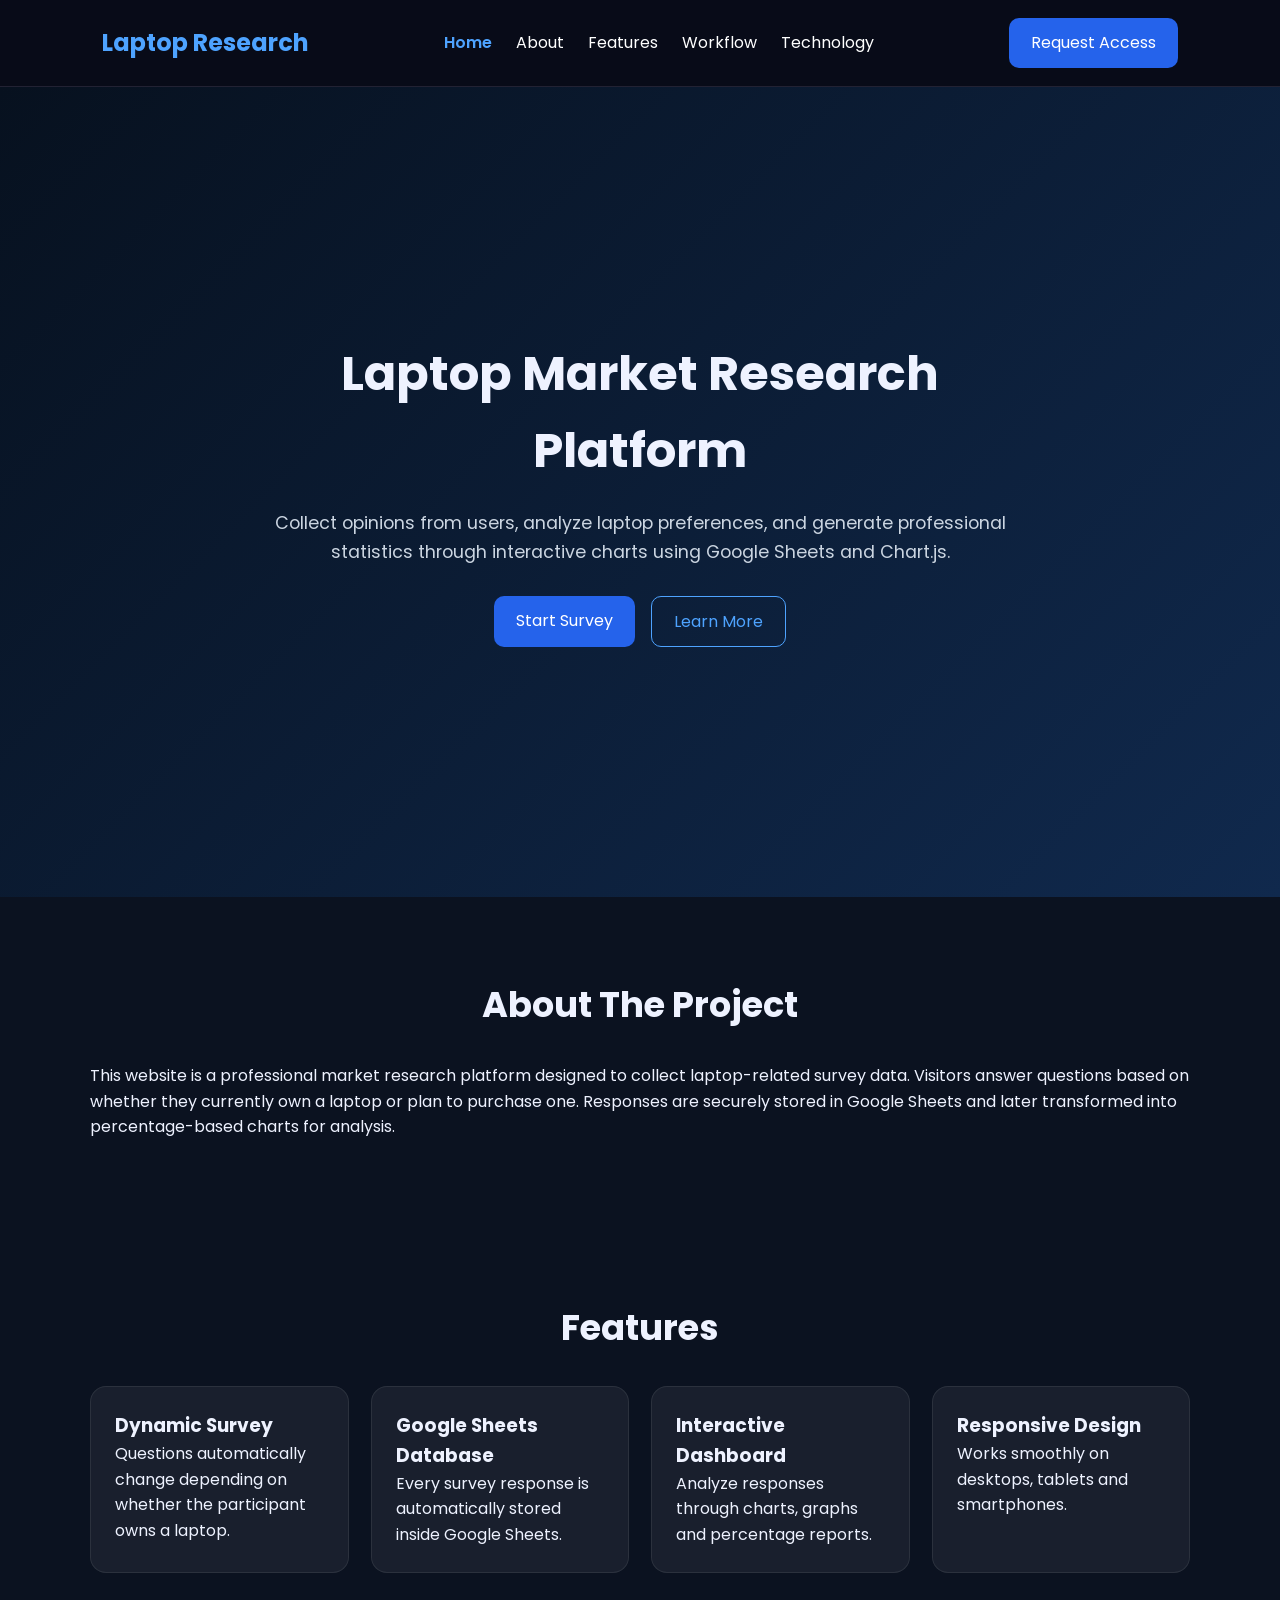
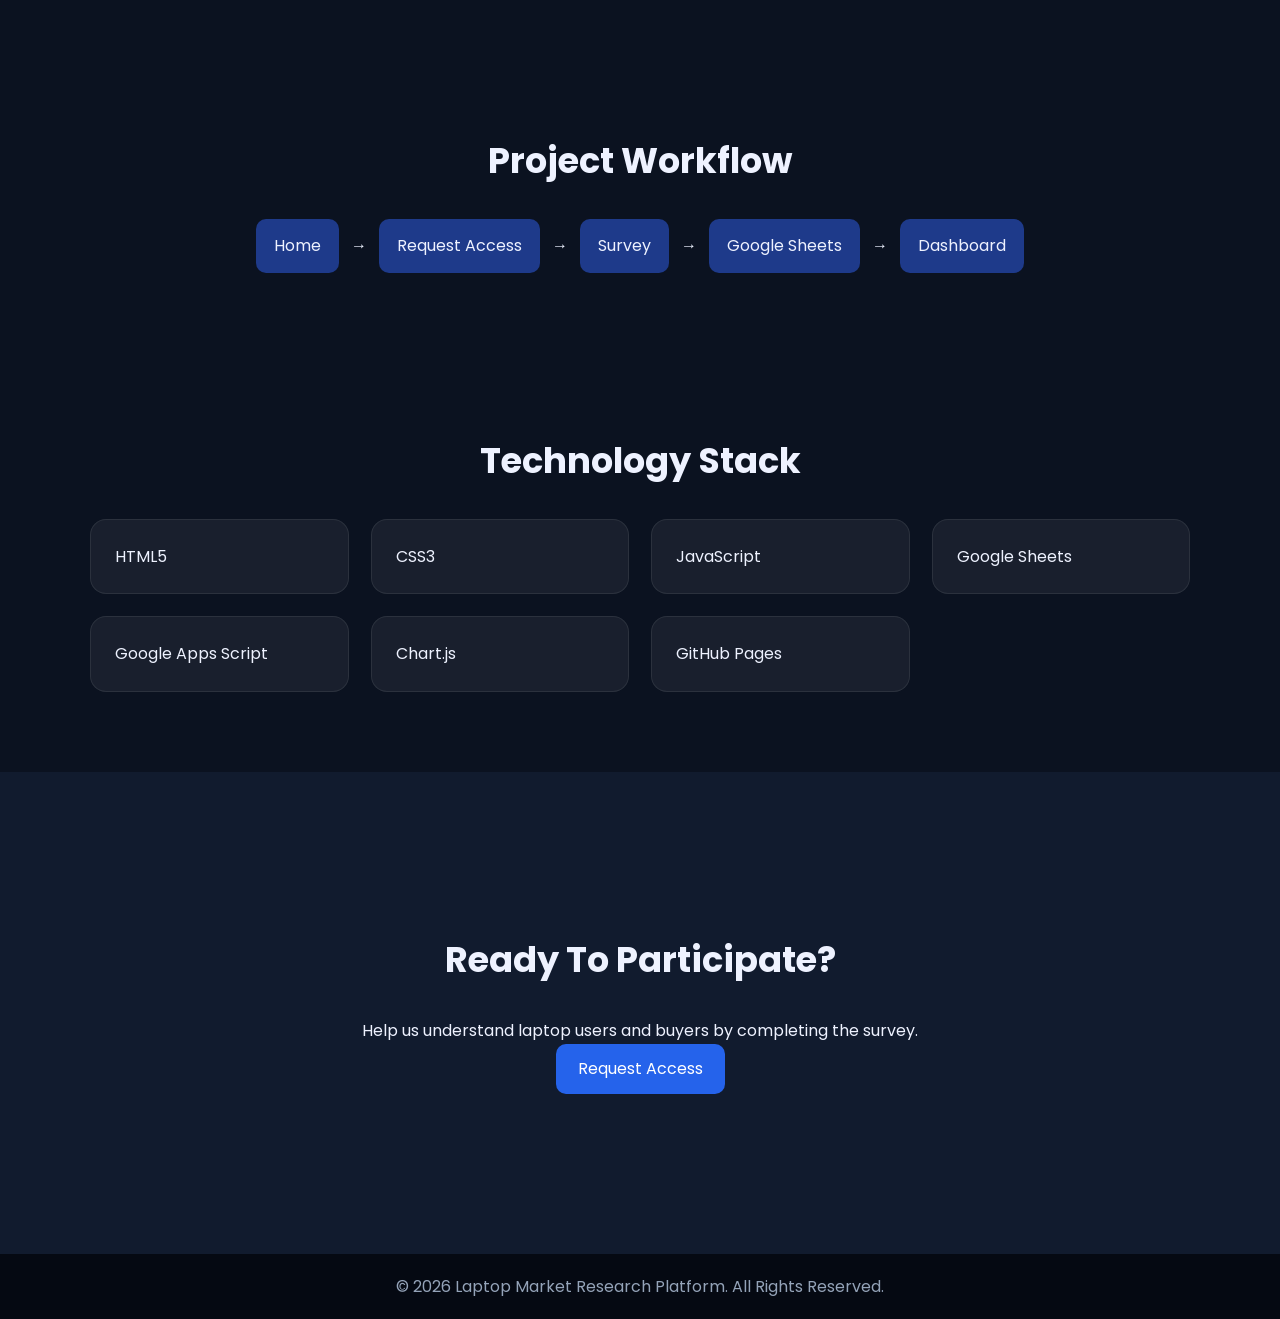
==== index.html @ 13cb9525 "1st commit" ====
<!DOCTYPE html>
<html lang="en">

<head>

    <meta charset="UTF-8">

    <meta name="viewport" content="width=device-width, initial-scale=1.0">

    <title>Laptop Market Research</title>

    <link rel="stylesheet" href="css/style.css">

    <link rel="preconnect" href="https://fonts.googleapis.com">

    <link rel="preconnect" href="https://fonts.gstatic.com" crossorigin>

    <link href="https://fonts.googleapis.com/css2?family=Poppins:wght@300;400;500;600;700;800&display=swap" rel="stylesheet">

</head>

<body>

    <!-- Navigation -->

    <nav>

        <div class="logo">

            Laptop Research

        </div>

        <ul>

            <li><a href="#home">Home</a></li>

            <li><a href="#about">About</a></li>

            <li><a href="#features">Features</a></li>

            <li><a href="#workflow">Workflow</a></li>

            <li><a href="#technology">Technology</a></li>

        </ul>

        <a href="request.html" class="btn">

            Request Access

        </a>

    </nav>

    <!-- Hero -->

    <section id="home" class="hero">

        <div class="hero-content">

            <h1>

                Laptop Market Research Platform

            </h1>

            <p>

                Collect opinions from users, analyze laptop preferences,
                and generate professional statistics through interactive
                charts using Google Sheets and Chart.js.

            </p>

            <div class="buttons">

                <a href="request.html" class="primary">

                    Start Survey

                </a>

                <a href="#about" class="secondary">

                    Learn More

                </a>

            </div>

        </div>

    </section>

    <!-- About -->

    <section id="about">

        <div class="container">

            <h2>

                About The Project

            </h2>

            <p>

                This website is a professional market research platform
                designed to collect laptop-related survey data. Visitors
                answer questions based on whether they currently own a
                laptop or plan to purchase one. Responses are securely
                stored in Google Sheets and later transformed into
                percentage-based charts for analysis.

            </p>

        </div>

    </section>

    <!-- Features -->

    <section id="features">

        <div class="container">

            <h2>

                Features

            </h2>

            <div class="cards">

                <div class="card">

                    <h3>

                        Dynamic Survey

                    </h3>

                    <p>

                        Questions automatically change depending on
                        whether the participant owns a laptop.

                    </p>

                </div>

                <div class="card">

                    <h3>

                        Google Sheets Database

                    </h3>

                    <p>

                        Every survey response is automatically stored
                        inside Google Sheets.

                    </p>

                </div>

                <div class="card">

                    <h3>

                        Interactive Dashboard

                    </h3>

                    <p>

                        Analyze responses through charts,
                        graphs and percentage reports.

                    </p>

                </div>

                <div class="card">

                    <h3>

                        Responsive Design

                    </h3>

                    <p>

                        Works smoothly on desktops,
                        tablets and smartphones.

                    </p>

                </div>

            </div>

        </div>

    </section>

    <!-- Workflow -->

    <section id="workflow">

        <div class="container">

            <h2>

                Project Workflow

            </h2>

            <div class="flow">

                <div>

                    Home

                </div>

                <span>→</span>

                <div>

                    Request Access

                </div>

                <span>→</span>

                <div>

                    Survey

                </div>

                <span>→</span>

                <div>

                    Google Sheets

                </div>

                <span>→</span>

                <div>

                    Dashboard

                </div>

            </div>

        </div>

    </section>

    <!-- Technology -->

    <section id="technology">

        <div class="container">

            <h2>

                Technology Stack

            </h2>

            <div class="cards">

                <div class="card">

                    HTML5

                </div>

                <div class="card">

                    CSS3

                </div>

                <div class="card">

                    JavaScript

                </div>

                <div class="card">

                    Google Sheets

                </div>

                <div class="card">

                    Google Apps Script

                </div>

                <div class="card">

                    Chart.js

                </div>

                <div class="card">

                    GitHub Pages

                </div>

            </div>

        </div>

    </section>

    <!-- Call To Action -->

    <section class="cta">

        <div class="container">

            <h2>

                Ready To Participate?

            </h2>

            <p>

                Help us understand laptop users and buyers by
                completing the survey.

            </p>

            <a href="request.html" class="primary">

                Request Access

            </a>

        </div>

    </section>

    <!-- Footer -->

    <footer>

        <p>

            © 2026 Laptop Market Research Platform.
            All Rights Reserved.

        </p>

    </footer>

    <script src="js/main.js"></script>

</body>

</html>
---- css/style.css ----
*{margin:0;padding:0;box-sizing:border-box}
body{font-family:Poppins,sans-serif;background:#0b1220;color:#eef2ff;line-height:1.6}
html{scroll-behavior:smooth}
nav{position:sticky;top:0;display:flex;justify-content:space-between;align-items:center;padding:18px 8%;background:rgba(8,12,24,.9);backdrop-filter:blur(8px);border-bottom:1px solid #223}
.logo{font-size:1.5rem;font-weight:700;color:#4ea3ff}
nav ul{display:flex;list-style:none;gap:24px}
nav a{text-decoration:none;color:#fff}
.btn,.primary,.secondary{padding:12px 22px;border-radius:10px;text-decoration:none;display:inline-block;transition:.3s}
.btn,.primary{background:#2563eb;color:#fff}
.secondary{border:1px solid #4ea3ff;color:#4ea3ff}
.btn:hover,.primary:hover{background:#1d4ed8;transform:translateY(-2px)}
.secondary:hover{background:#4ea3ff;color:#08111f}
.hero{min-height:90vh;display:flex;align-items:center;justify-content:center;padding:60px 8%;background:linear-gradient(135deg,#07111f,#10294d)}
.hero-content{max-width:800px;text-align:center}
.hero h1{font-size:3rem;margin-bottom:20px}
.hero p{font-size:1.1rem;color:#cbd5e1;margin-bottom:30px}
.buttons{display:flex;justify-content:center;gap:16px;flex-wrap:wrap}
.container{width:min(1100px,92%);margin:auto;padding:80px 0}
h2{text-align:center;margin-bottom:30px;font-size:2.2rem}
.cards{display:grid;grid-template-columns:repeat(auto-fit,minmax(220px,1fr));gap:22px}
.card{background:rgba(255,255,255,.06);padding:24px;border-radius:16px;border:1px solid rgba(255,255,255,.08);transition:.3s}
.card:hover{transform:translateY(-8px)}
.flow{display:flex;gap:12px;flex-wrap:wrap;justify-content:center;align-items:center}
.flow div{background:#1e3a8a;padding:14px 18px;border-radius:10px}
.cta{text-align:center;padding:80px 20px;background:#111b2e}
footer{text-align:center;padding:20px;background:#050912;color:#94a3b8}
@media(max-width:768px){
nav{flex-direction:column;gap:14px}
nav ul{flex-wrap:wrap;justify-content:center}
.hero h1{font-size:2.2rem}
}
/* Scroll Animation */

.hidden
{
    opacity: 0;
    transform: translateY(50px);
    transition: all 0.8s ease;
}

.show
{
    opacity: 1;
    transform: translateY(0);
}

/* Active Navigation Link */

nav ul li a.active
{
    color: #4ea3ff;
    font-weight: 600;
}
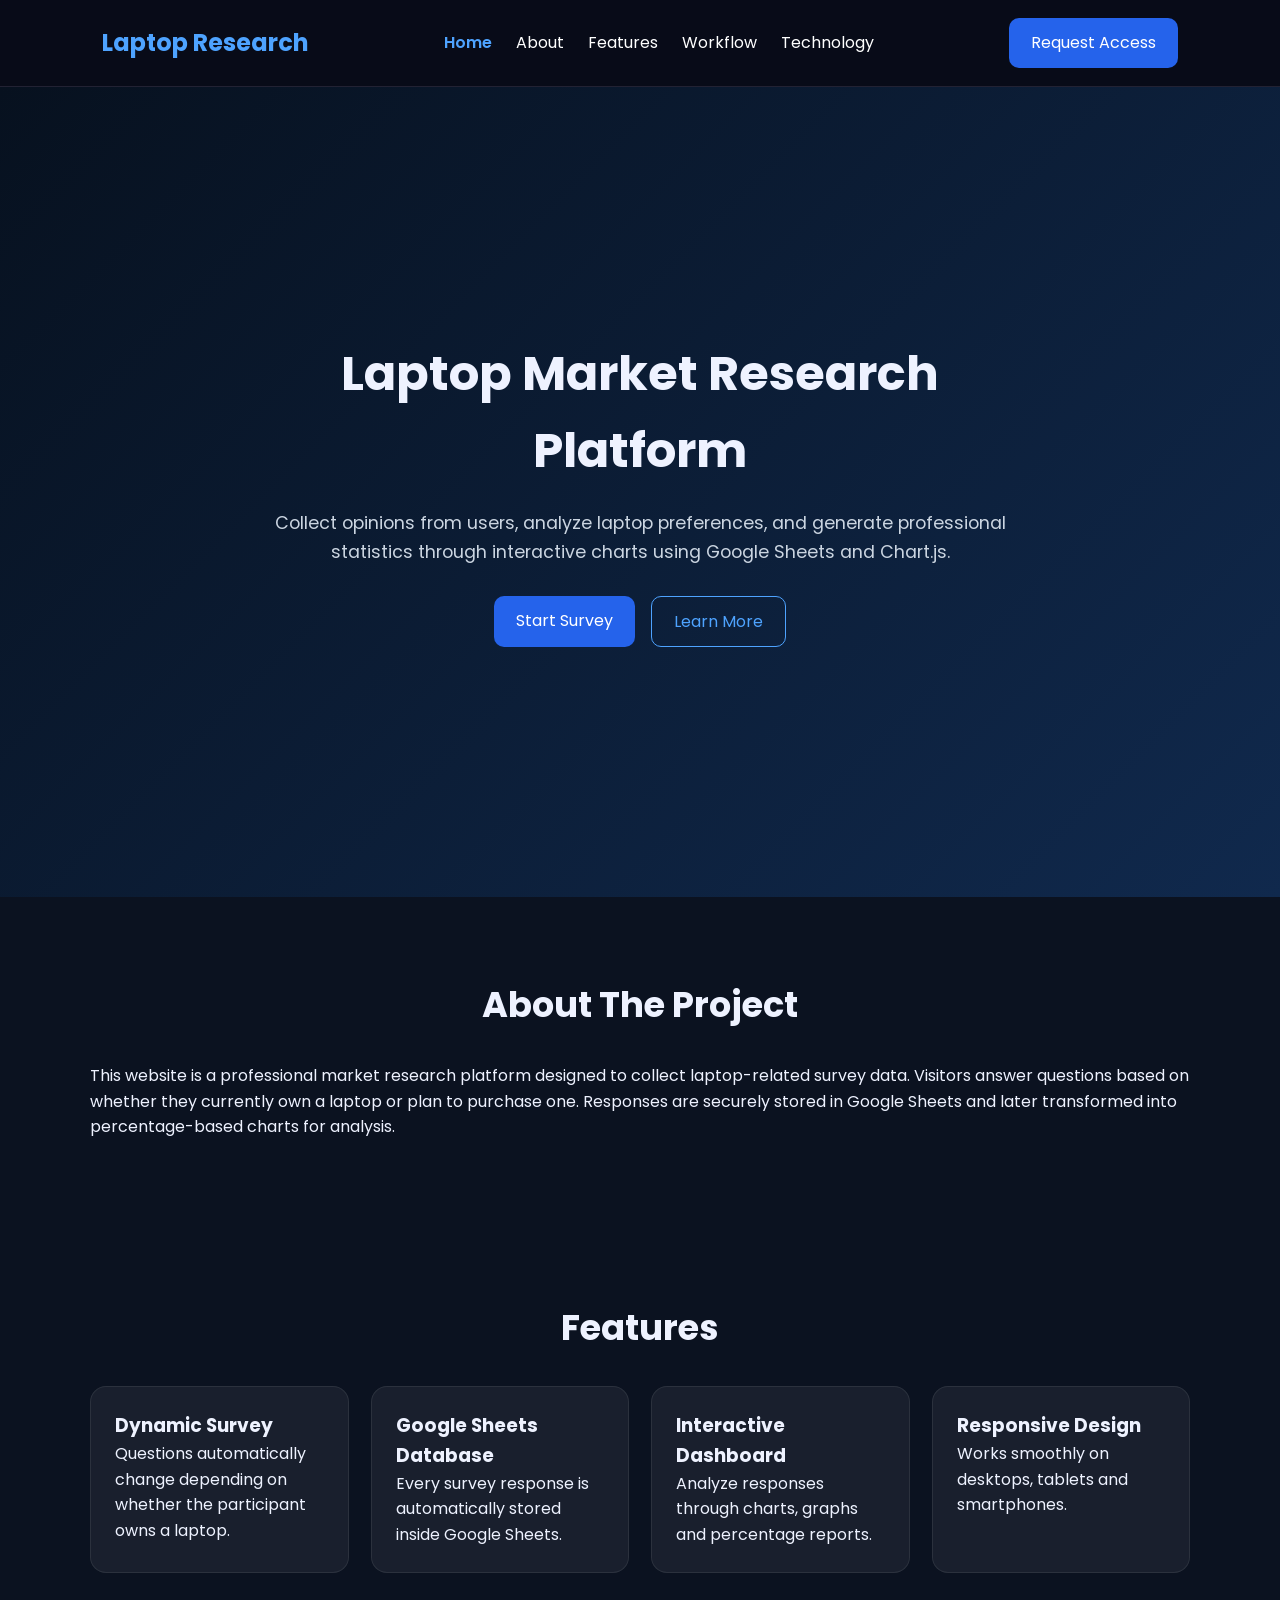
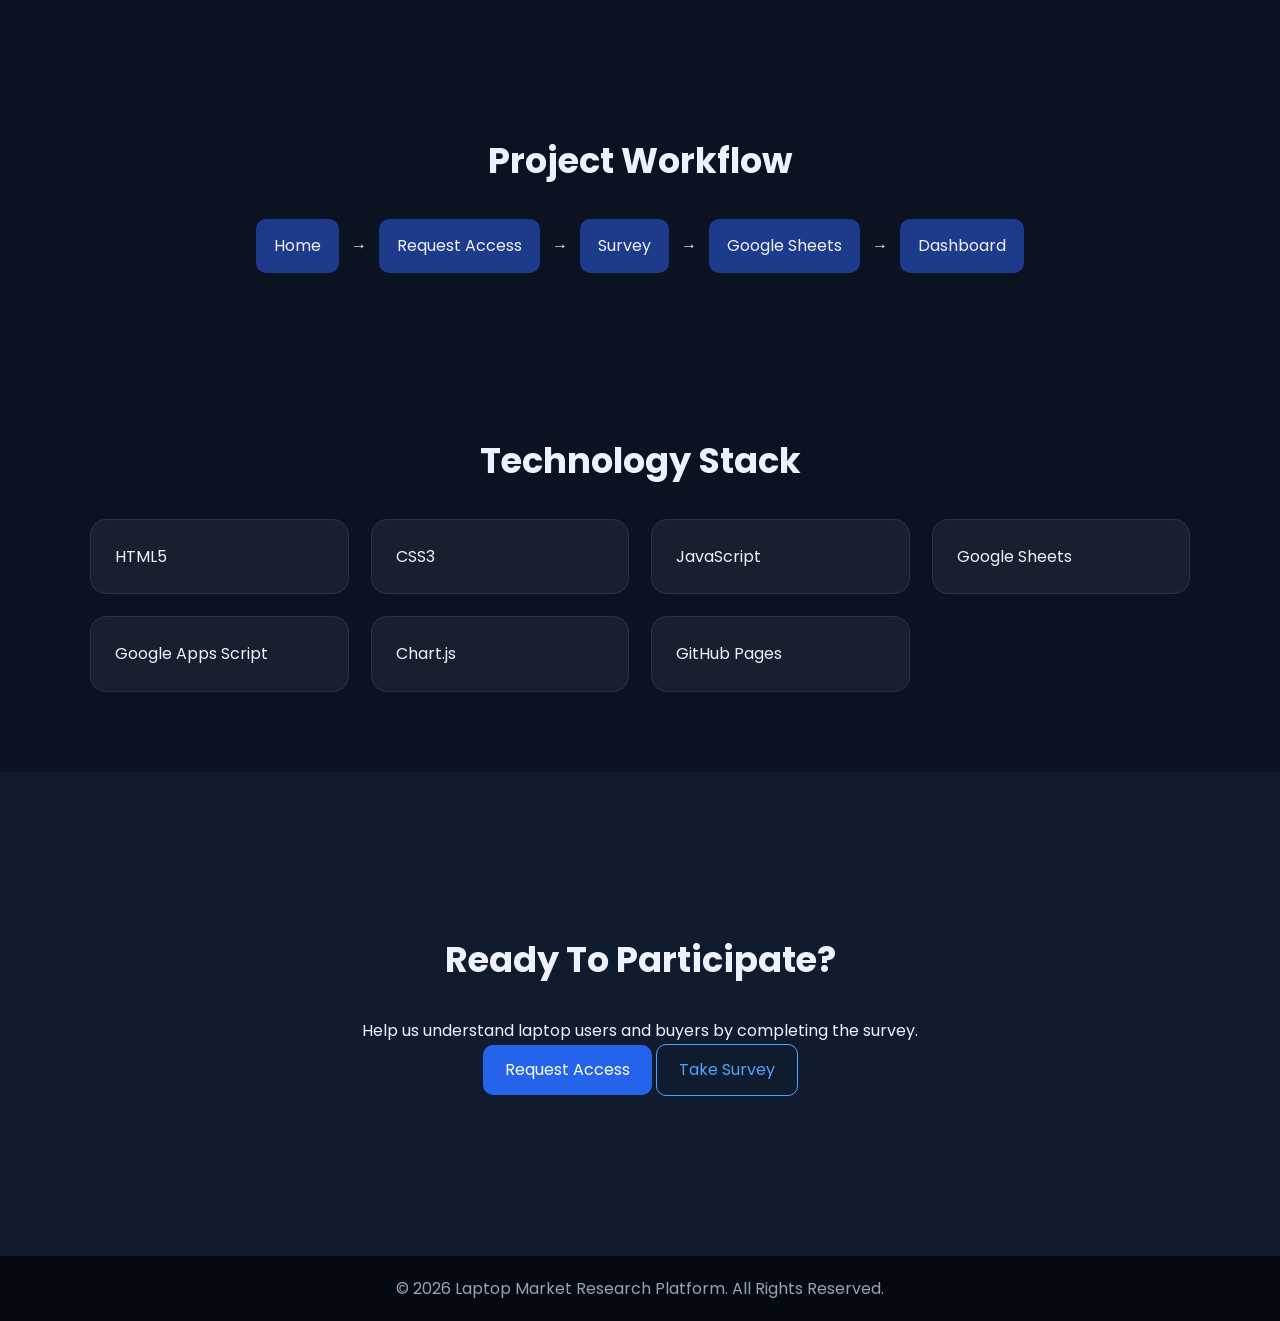
==== commit 69dae031: "Fix critical bugs: survey navigation, dynamic branching, and navigation links - Fix survey.js: Add m" ====
--- a/index.html
+++ b/index.html
@@ -353,6 +353,12 @@
 
             </a>
 
+            <a href="survey.html" class="secondary">
+
+                Take Survey
+
+            </a>
+
         </div>
 
     </section>
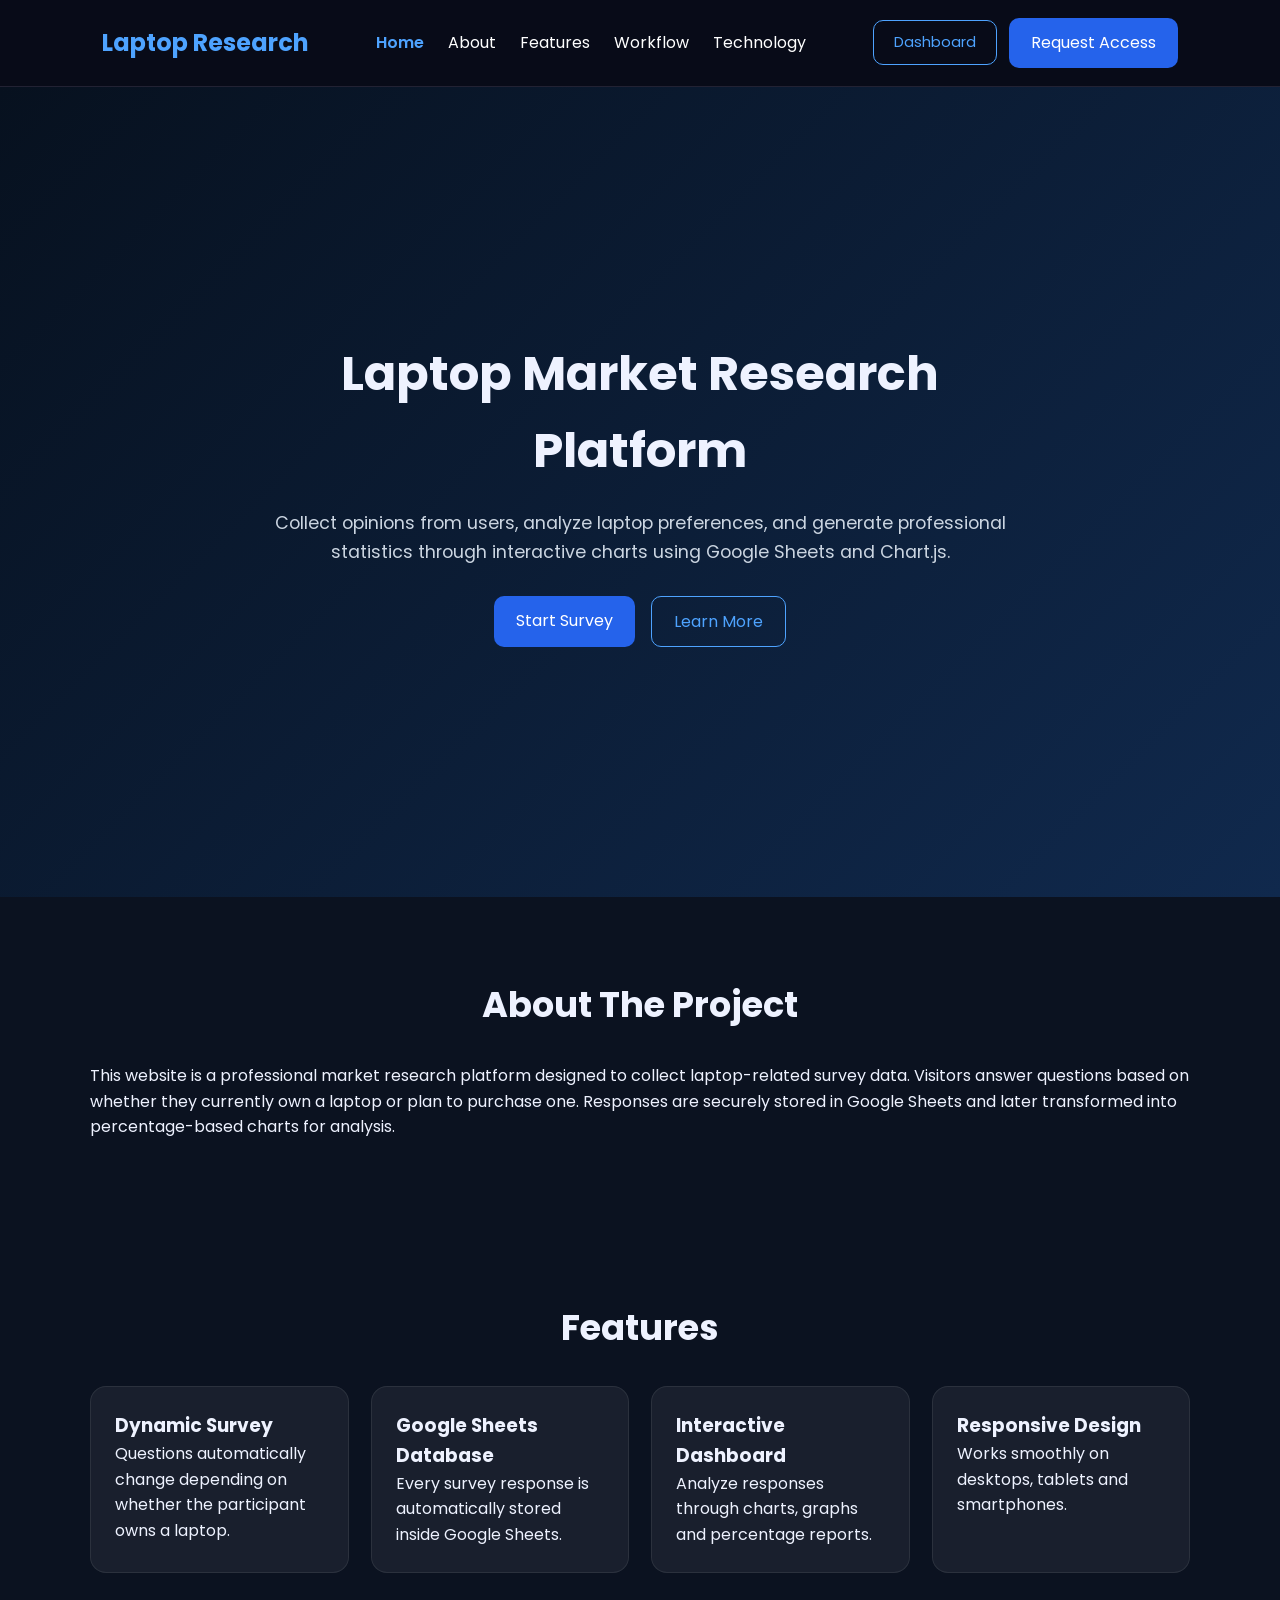
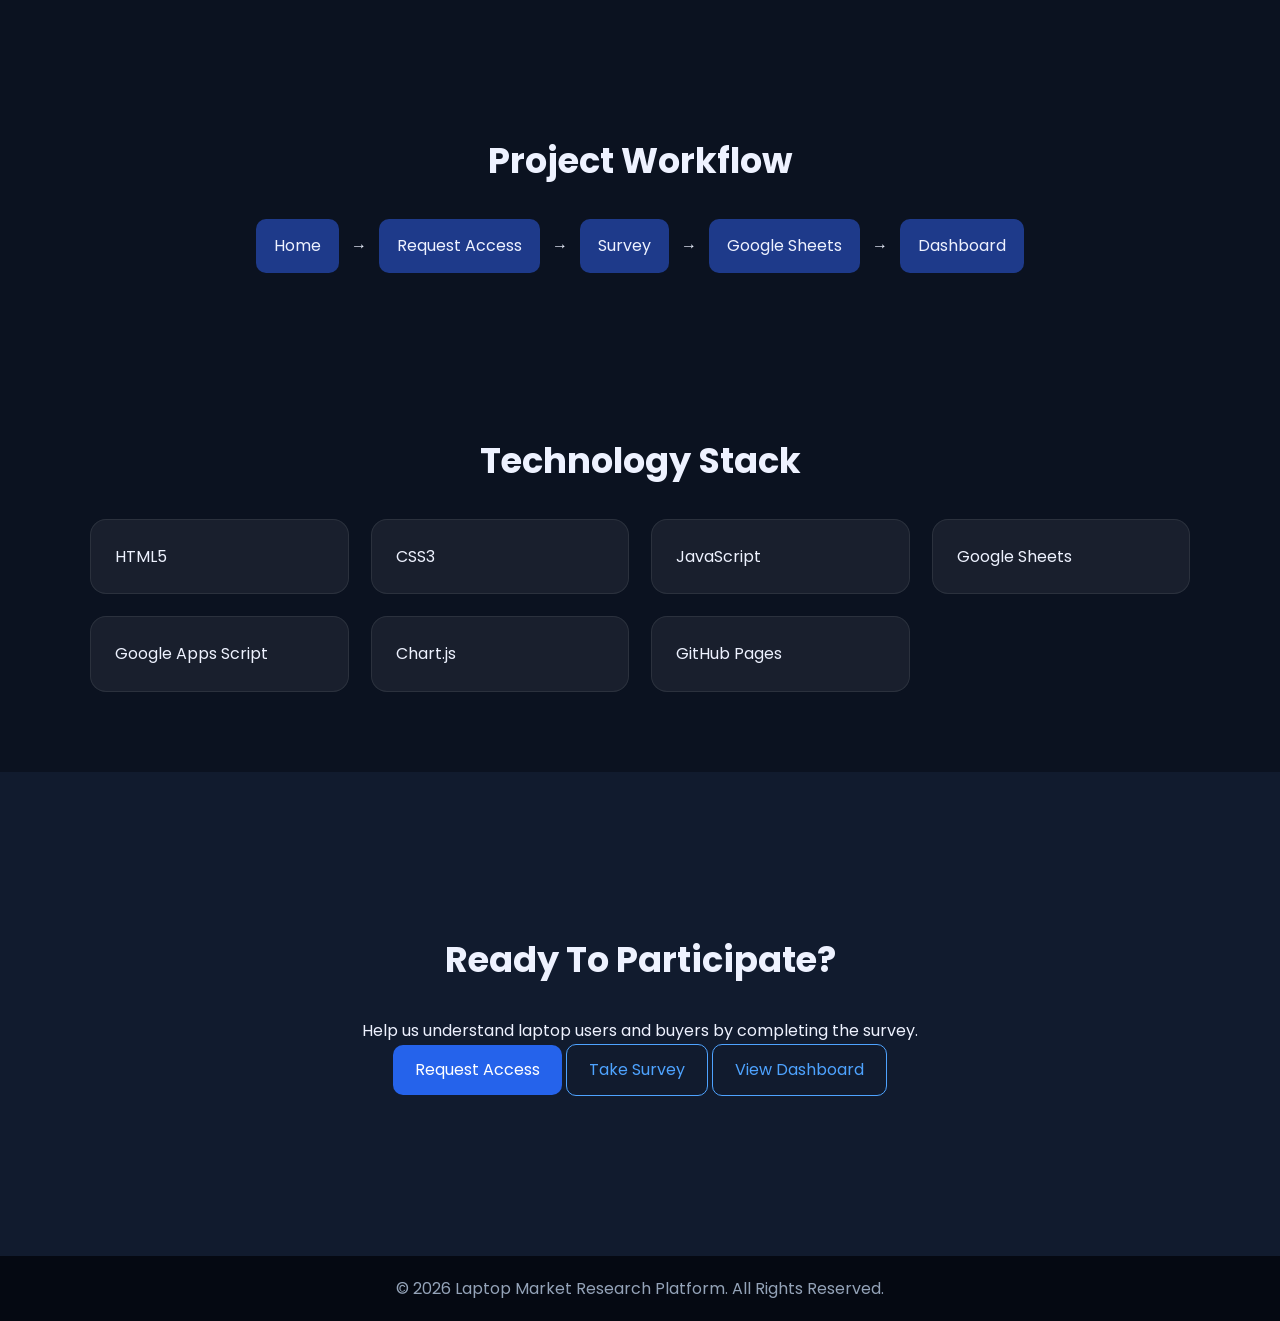
==== commit 13cb1cdb: "Fix survey branching bug + add Chart.js dashboard + Google Sheets integration - Fix critical bug: fi" ====
--- a/index.html
+++ b/index.html
@@ -45,11 +45,10 @@
 
         </ul>
 
-        <a href="request.html" class="btn">
-
-            Request Access
-
-        </a>
+        <div class="nav-actions">
+            <a href="dashboard.html" class="btn-secondary">Dashboard</a>
+            <a href="request.html" class="btn">Request Access</a>
+        </div>
 
     </nav>
 
@@ -359,6 +358,12 @@
 
             </a>
 
+            <a href="dashboard.html" class="secondary">
+
+                View Dashboard
+
+            </a>
+
         </div>
 
     </section>
--- a/css/style.css
+++ b/css/style.css
@@ -11,6 +11,9 @@
 .secondary{border:1px solid #4ea3ff;color:#4ea3ff}
 .btn:hover,.primary:hover{background:#1d4ed8;transform:translateY(-2px)}
 .secondary:hover{background:#4ea3ff;color:#08111f}
+.btn-secondary{padding:10px 20px;border-radius:10px;text-decoration:none;display:inline-block;transition:.3s;border:1px solid #4ea3ff;color:#4ea3ff;font-size:.9rem}
+.btn-secondary:hover{background:#4ea3ff;color:#08111f}
+.nav-actions{display:flex;gap:12px;align-items:center}
 .hero{min-height:90vh;display:flex;align-items:center;justify-content:center;padding:60px 8%;background:linear-gradient(135deg,#07111f,#10294d)}
 .hero-content{max-width:800px;text-align:center}
 .hero h1{font-size:3rem;margin-bottom:20px}
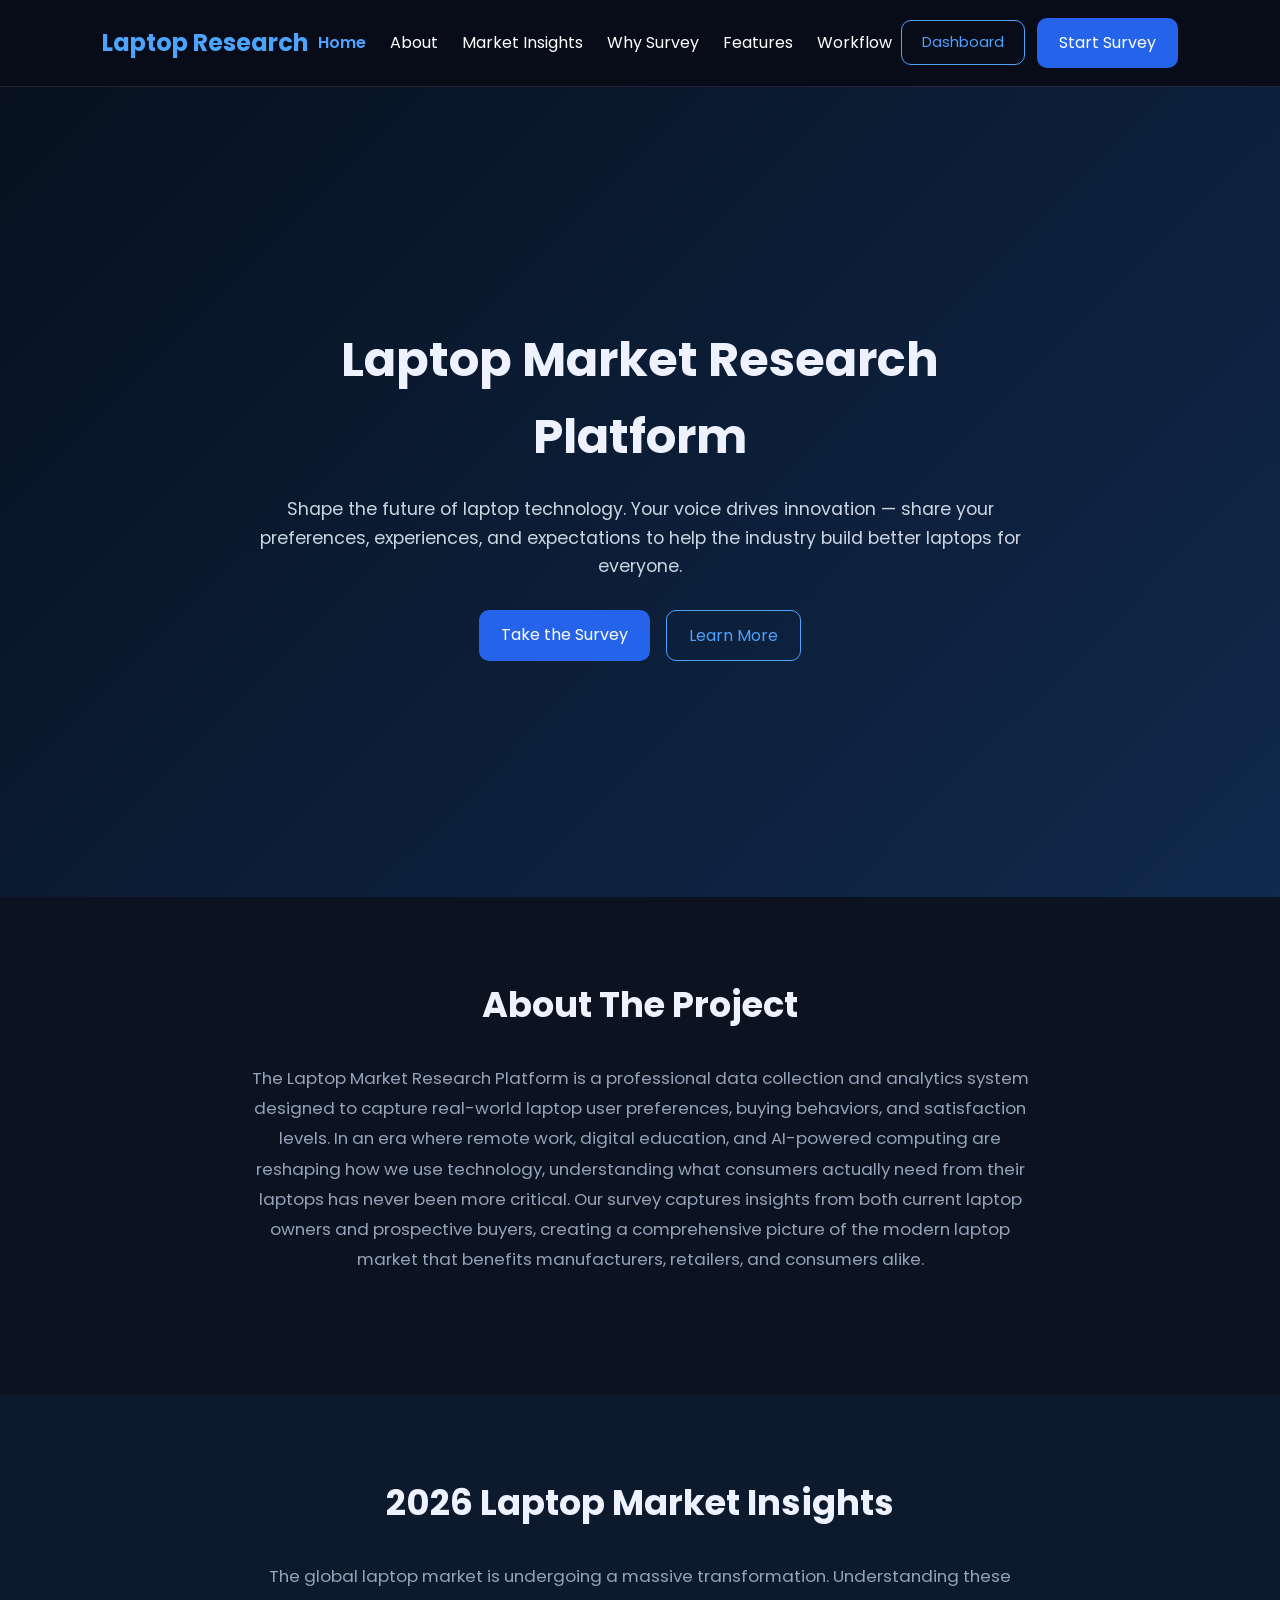
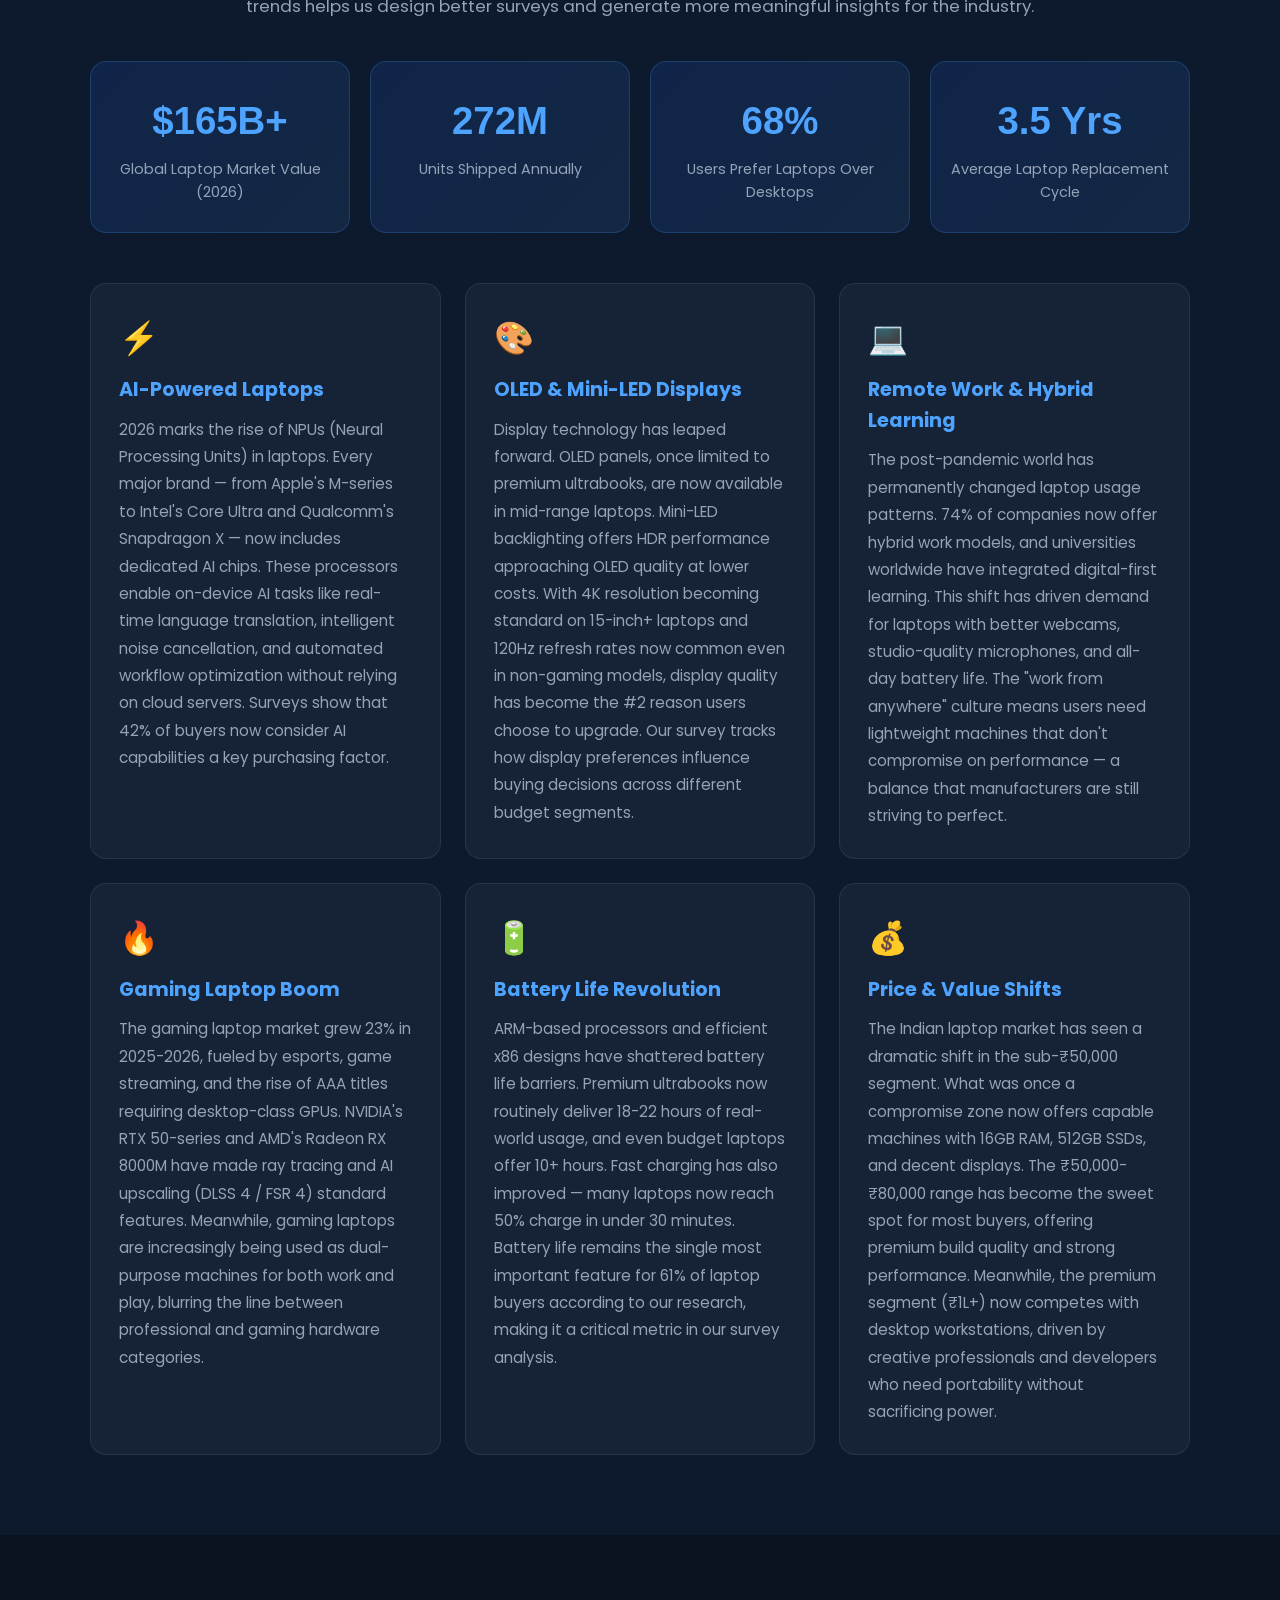
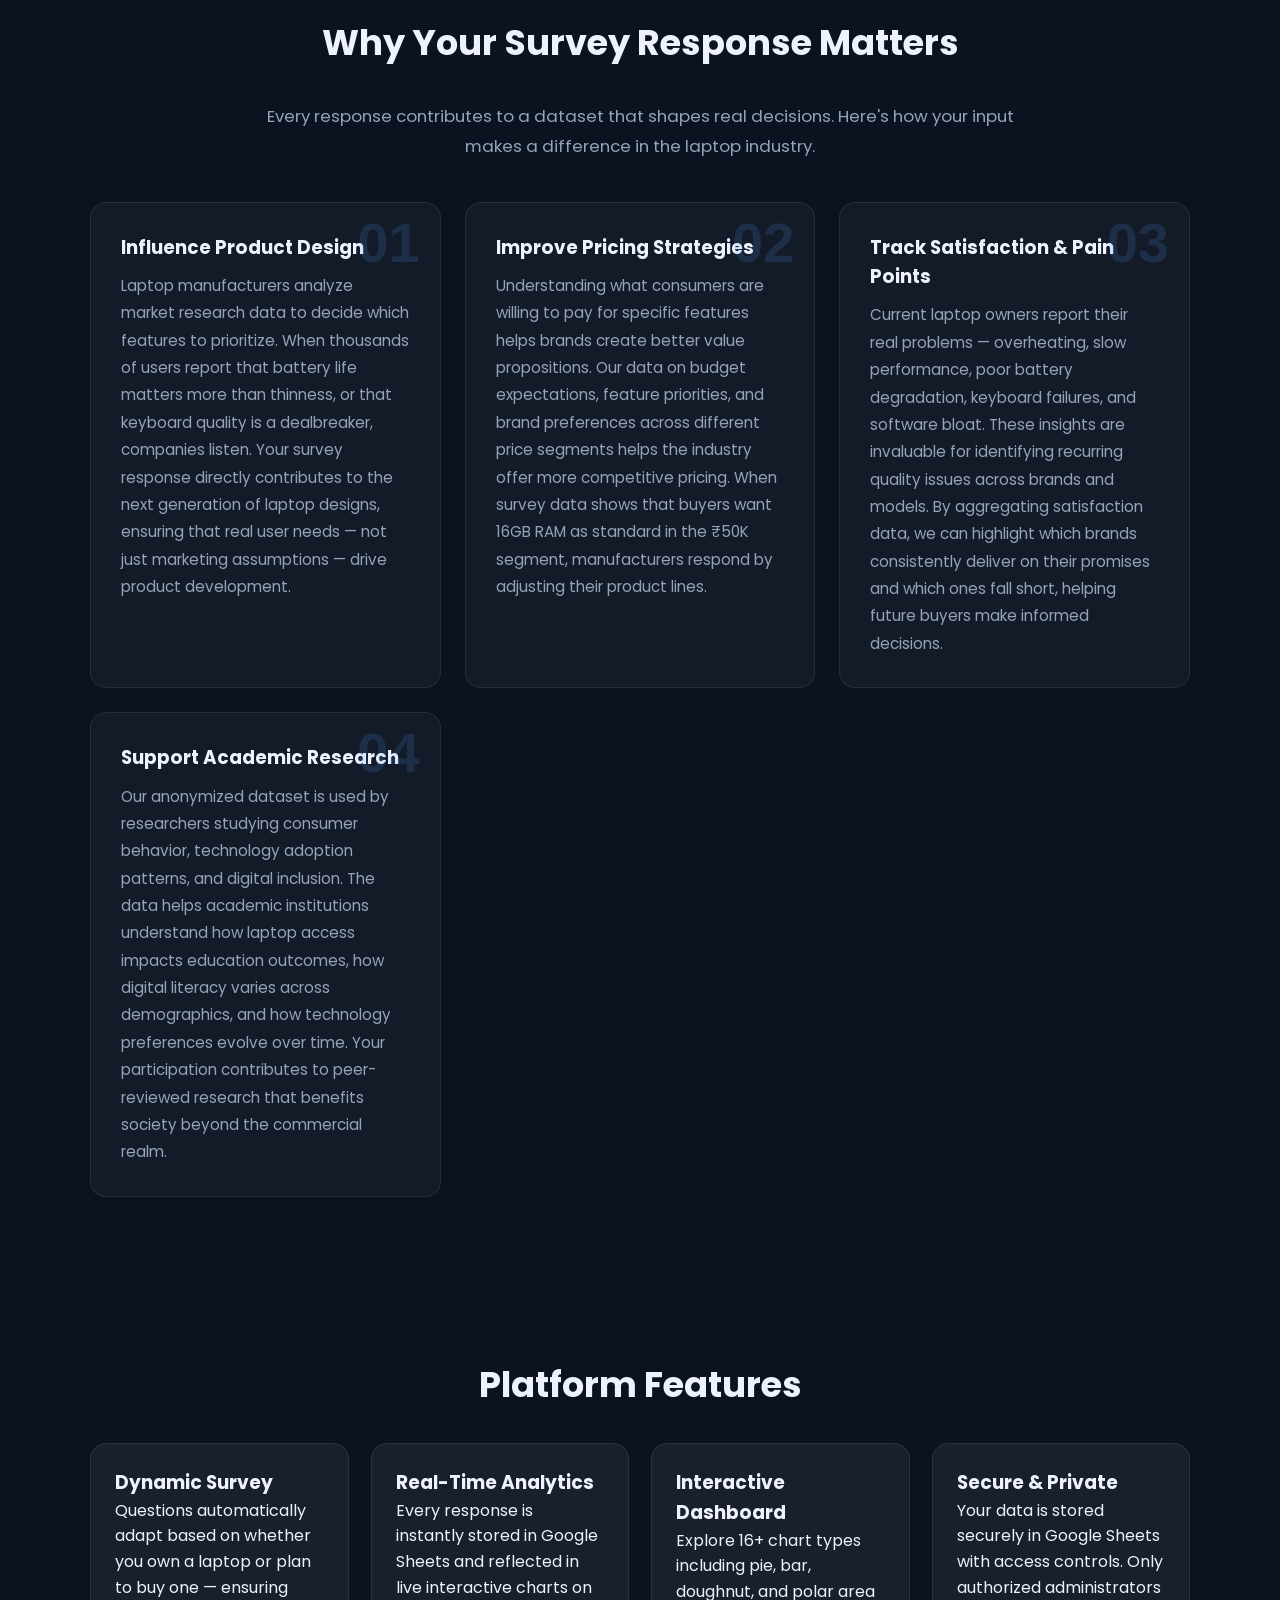
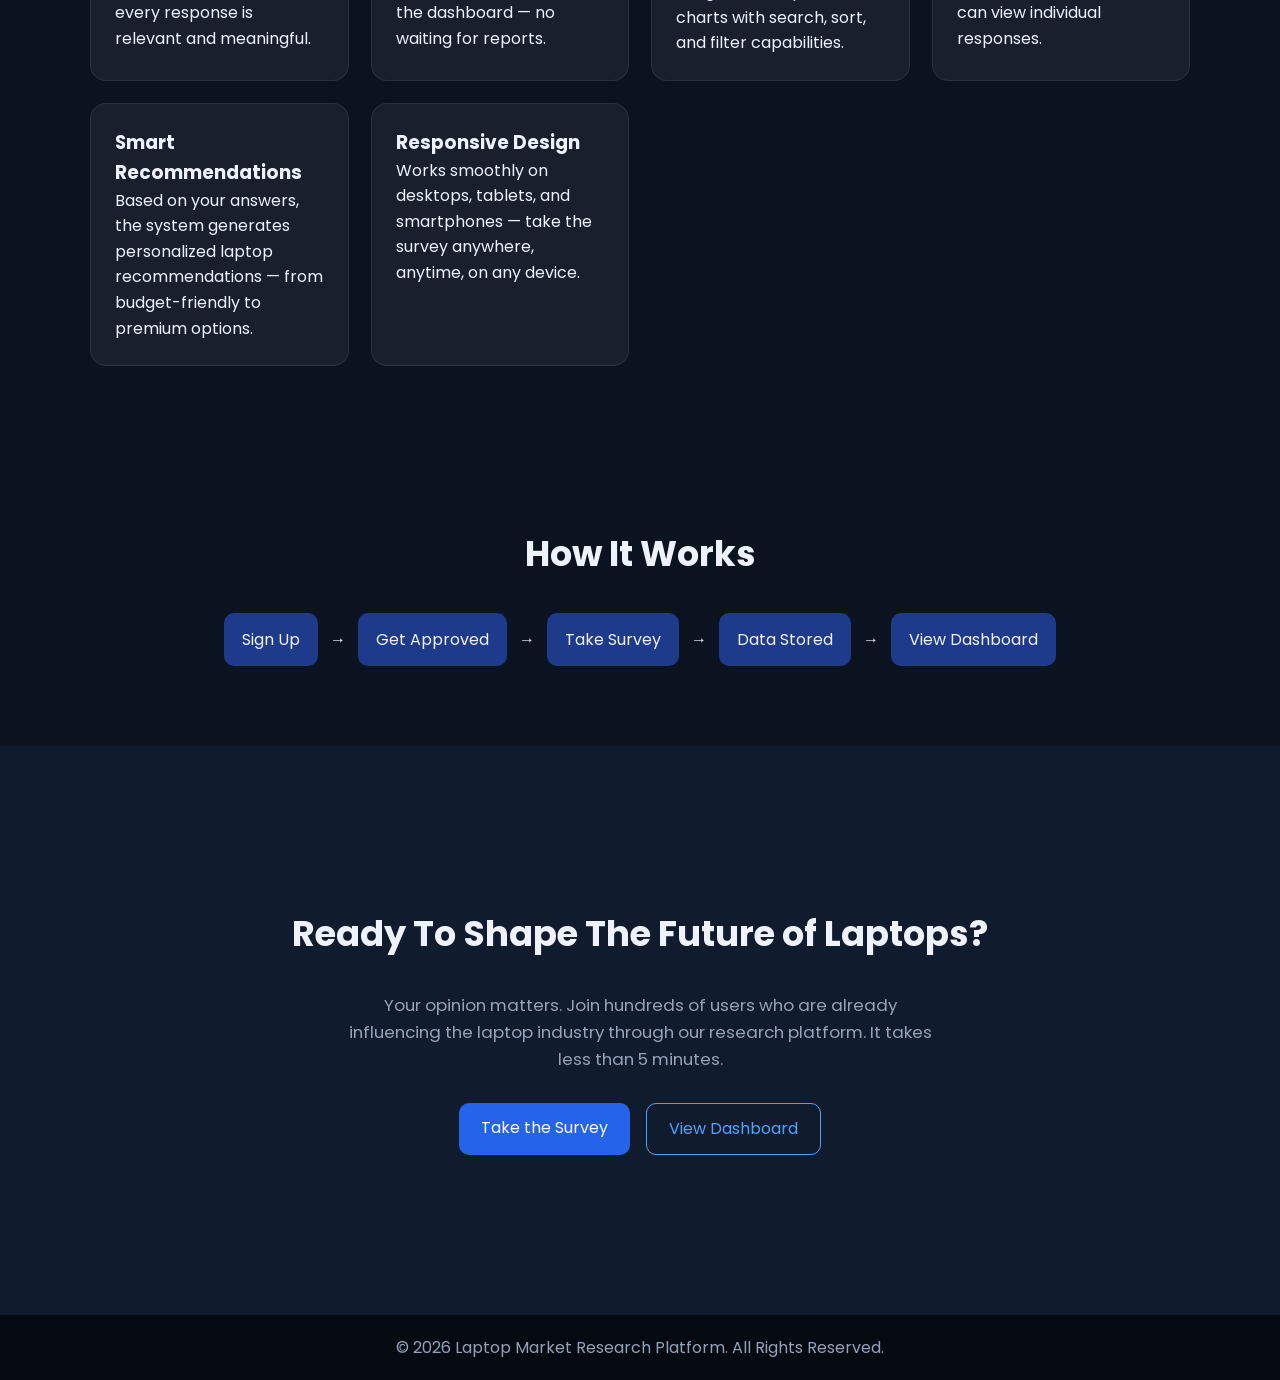
==== commit 84011d38: "Add laptop market insights, trends, and why-survey-matters sections" ====
--- a/index.html
+++ b/index.html
@@ -2,387 +2,213 @@
 <html lang="en">
 
 <head>
-
     <meta charset="UTF-8">
-
     <meta name="viewport" content="width=device-width, initial-scale=1.0">
-
     <title>Laptop Market Research</title>
-
     <link rel="stylesheet" href="css/style.css">
-
     <link rel="preconnect" href="https://fonts.googleapis.com">
-
     <link rel="preconnect" href="https://fonts.gstatic.com" crossorigin>
-
     <link href="https://fonts.googleapis.com/css2?family=Poppins:wght@300;400;500;600;700;800&display=swap" rel="stylesheet">
-
 </head>
 
 <body>
 
     <!-- Navigation -->
-
     <nav>
-
-        <div class="logo">
-
-            Laptop Research
-
-        </div>
-
+        <div class="logo">Laptop Research</div>
         <ul>
-
             <li><a href="#home">Home</a></li>
-
             <li><a href="#about">About</a></li>
-
+            <li><a href="#market">Market Insights</a></li>
+            <li><a href="#why-survey">Why Survey</a></li>
             <li><a href="#features">Features</a></li>
-
             <li><a href="#workflow">Workflow</a></li>
-
-            <li><a href="#technology">Technology</a></li>
-
         </ul>
-
         <div class="nav-actions">
             <a href="dashboard.html" class="btn-secondary">Dashboard</a>
-            <a href="request.html" class="btn">Request Access</a>
-        </div>
-
+            <a href="survey.html" class="btn">Start Survey</a>
+        </div>
     </nav>
 
     <!-- Hero -->
-
     <section id="home" class="hero">
-
         <div class="hero-content">
-
-            <h1>
-
-                Laptop Market Research Platform
-
-            </h1>
-
-            <p>
-
-                Collect opinions from users, analyze laptop preferences,
-                and generate professional statistics through interactive
-                charts using Google Sheets and Chart.js.
-
-            </p>
-
+            <h1>Laptop Market Research Platform</h1>
+            <p>Shape the future of laptop technology. Your voice drives innovation — share your preferences, experiences, and expectations to help the industry build better laptops for everyone.</p>
             <div class="buttons">
-
-                <a href="request.html" class="primary">
-
-                    Start Survey
-
-                </a>
-
-                <a href="#about" class="secondary">
-
-                    Learn More
-
-                </a>
-
-            </div>
-
-        </div>
-
+                <a href="survey.html" class="primary">Take the Survey</a>
+                <a href="#about" class="secondary">Learn More</a>
+            </div>
+        </div>
     </section>
 
     <!-- About -->
-
     <section id="about">
-
-        <div class="container">
-
-            <h2>
-
-                About The Project
-
-            </h2>
-
-            <p>
-
-                This website is a professional market research platform
-                designed to collect laptop-related survey data. Visitors
-                answer questions based on whether they currently own a
-                laptop or plan to purchase one. Responses are securely
-                stored in Google Sheets and later transformed into
-                percentage-based charts for analysis.
-
-            </p>
-
-        </div>
-
+        <div class="container">
+            <h2>About The Project</h2>
+            <p class="section-desc">The Laptop Market Research Platform is a professional data collection and analytics system designed to capture real-world laptop user preferences, buying behaviors, and satisfaction levels. In an era where remote work, digital education, and AI-powered computing are reshaping how we use technology, understanding what consumers actually need from their laptops has never been more critical. Our survey captures insights from both current laptop owners and prospective buyers, creating a comprehensive picture of the modern laptop market that benefits manufacturers, retailers, and consumers alike.</p>
+        </div>
+    </section>
+
+    <!-- Market Insights -->
+    <section id="market" class="market-section">
+        <div class="container">
+            <h2>2026 Laptop Market Insights</h2>
+            <p class="section-desc">The global laptop market is undergoing a massive transformation. Understanding these trends helps us design better surveys and generate more meaningful insights for the industry.</p>
+            <div class="stats-row">
+                <div class="stat-card">
+                    <div class="stat-number">$165B+</div>
+                    <div class="stat-label">Global Laptop Market Value (2026)</div>
+                </div>
+                <div class="stat-card">
+                    <div class="stat-number">272M</div>
+                    <div class="stat-label">Units Shipped Annually</div>
+                </div>
+                <div class="stat-card">
+                    <div class="stat-number">68%</div>
+                    <div class="stat-label">Users Prefer Laptops Over Desktops</div>
+                </div>
+                <div class="stat-card">
+                    <div class="stat-number">3.5 Yrs</div>
+                    <div class="stat-label">Average Laptop Replacement Cycle</div>
+                </div>
+            </div>
+
+            <div class="trend-grid">
+                <div class="trend-card">
+                    <div class="trend-icon">&#9889;</div>
+                    <h3>AI-Powered Laptops</h3>
+                    <p>2026 marks the rise of NPUs (Neural Processing Units) in laptops. Every major brand — from Apple's M-series to Intel's Core Ultra and Qualcomm's Snapdragon X — now includes dedicated AI chips. These processors enable on-device AI tasks like real-time language translation, intelligent noise cancellation, and automated workflow optimization without relying on cloud servers. Surveys show that 42% of buyers now consider AI capabilities a key purchasing factor.</p>
+                </div>
+                <div class="trend-card">
+                    <div class="trend-icon">&#127912;</div>
+                    <h3>OLED & Mini-LED Displays</h3>
+                    <p>Display technology has leaped forward. OLED panels, once limited to premium ultrabooks, are now available in mid-range laptops. Mini-LED backlighting offers HDR performance approaching OLED quality at lower costs. With 4K resolution becoming standard on 15-inch+ laptops and 120Hz refresh rates now common even in non-gaming models, display quality has become the #2 reason users choose to upgrade. Our survey tracks how display preferences influence buying decisions across different budget segments.</p>
+                </div>
+                <div class="trend-card">
+                    <div class="trend-icon">&#128187;</div>
+                    <h3>Remote Work & Hybrid Learning</h3>
+                    <p>The post-pandemic world has permanently changed laptop usage patterns. 74% of companies now offer hybrid work models, and universities worldwide have integrated digital-first learning. This shift has driven demand for laptops with better webcams, studio-quality microphones, and all-day battery life. The "work from anywhere" culture means users need lightweight machines that don't compromise on performance — a balance that manufacturers are still striving to perfect.</p>
+                </div>
+                <div class="trend-card">
+                    <div class="trend-icon">&#128293;</div>
+                    <h3>Gaming Laptop Boom</h3>
+                    <p>The gaming laptop market grew 23% in 2025-2026, fueled by esports, game streaming, and the rise of AAA titles requiring desktop-class GPUs. NVIDIA's RTX 50-series and AMD's Radeon RX 8000M have made ray tracing and AI upscaling (DLSS 4 / FSR 4) standard features. Meanwhile, gaming laptops are increasingly being used as dual-purpose machines for both work and play, blurring the line between professional and gaming hardware categories.</p>
+                </div>
+                <div class="trend-card">
+                    <div class="trend-icon">&#128267;</div>
+                    <h3>Battery Life Revolution</h3>
+                    <p>ARM-based processors and efficient x86 designs have shattered battery life barriers. Premium ultrabooks now routinely deliver 18-22 hours of real-world usage, and even budget laptops offer 10+ hours. Fast charging has also improved — many laptops now reach 50% charge in under 30 minutes. Battery life remains the single most important feature for 61% of laptop buyers according to our research, making it a critical metric in our survey analysis.</p>
+                </div>
+                <div class="trend-card">
+                    <div class="trend-icon">&#128176;</div>
+                    <h3>Price & Value Shifts</h3>
+                    <p>The Indian laptop market has seen a dramatic shift in the sub-₹50,000 segment. What was once a compromise zone now offers capable machines with 16GB RAM, 512GB SSDs, and decent displays. The ₹50,000-₹80,000 range has become the sweet spot for most buyers, offering premium build quality and strong performance. Meanwhile, the premium segment (₹1L+) now competes with desktop workstations, driven by creative professionals and developers who need portability without sacrificing power.</p>
+                </div>
+            </div>
+        </div>
+    </section>
+
+    <!-- Why Survey Matters -->
+    <section id="why-survey" class="why-section">
+        <div class="container">
+            <h2>Why Your Survey Response Matters</h2>
+            <p class="section-desc">Every response contributes to a dataset that shapes real decisions. Here's how your input makes a difference in the laptop industry.</p>
+            <div class="why-grid">
+                <div class="why-card">
+                    <div class="why-number">01</div>
+                    <h3>Influence Product Design</h3>
+                    <p>Laptop manufacturers analyze market research data to decide which features to prioritize. When thousands of users report that battery life matters more than thinness, or that keyboard quality is a dealbreaker, companies listen. Your survey response directly contributes to the next generation of laptop designs, ensuring that real user needs — not just marketing assumptions — drive product development.</p>
+                </div>
+                <div class="why-card">
+                    <div class="why-number">02</div>
+                    <h3>Improve Pricing Strategies</h3>
+                    <p>Understanding what consumers are willing to pay for specific features helps brands create better value propositions. Our data on budget expectations, feature priorities, and brand preferences across different price segments helps the industry offer more competitive pricing. When survey data shows that buyers want 16GB RAM as standard in the ₹50K segment, manufacturers respond by adjusting their product lines.</p>
+                </div>
+                <div class="why-card">
+                    <div class="why-number">03</div>
+                    <h3>Track Satisfaction & Pain Points</h3>
+                    <p>Current laptop owners report their real problems — overheating, slow performance, poor battery degradation, keyboard failures, and software bloat. These insights are invaluable for identifying recurring quality issues across brands and models. By aggregating satisfaction data, we can highlight which brands consistently deliver on their promises and which ones fall short, helping future buyers make informed decisions.</p>
+                </div>
+                <div class="why-card">
+                    <div class="why-number">04</div>
+                    <h3>Support Academic Research</h3>
+                    <p>Our anonymized dataset is used by researchers studying consumer behavior, technology adoption patterns, and digital inclusion. The data helps academic institutions understand how laptop access impacts education outcomes, how digital literacy varies across demographics, and how technology preferences evolve over time. Your participation contributes to peer-reviewed research that benefits society beyond the commercial realm.</p>
+                </div>
+            </div>
+        </div>
     </section>
 
     <!-- Features -->
-
     <section id="features">
-
-        <div class="container">
-
-            <h2>
-
-                Features
-
-            </h2>
-
+        <div class="container">
+            <h2>Platform Features</h2>
             <div class="cards">
-
-                <div class="card">
-
-                    <h3>
-
-                        Dynamic Survey
-
-                    </h3>
-
-                    <p>
-
-                        Questions automatically change depending on
-                        whether the participant owns a laptop.
-
-                    </p>
-
-                </div>
-
-                <div class="card">
-
-                    <h3>
-
-                        Google Sheets Database
-
-                    </h3>
-
-                    <p>
-
-                        Every survey response is automatically stored
-                        inside Google Sheets.
-
-                    </p>
-
-                </div>
-
-                <div class="card">
-
-                    <h3>
-
-                        Interactive Dashboard
-
-                    </h3>
-
-                    <p>
-
-                        Analyze responses through charts,
-                        graphs and percentage reports.
-
-                    </p>
-
-                </div>
-
-                <div class="card">
-
-                    <h3>
-
-                        Responsive Design
-
-                    </h3>
-
-                    <p>
-
-                        Works smoothly on desktops,
-                        tablets and smartphones.
-
-                    </p>
-
-                </div>
-
-            </div>
-
-        </div>
-
+                <div class="card">
+                    <h3>Dynamic Survey</h3>
+                    <p>Questions automatically adapt based on whether you own a laptop or plan to buy one — ensuring every response is relevant and meaningful.</p>
+                </div>
+                <div class="card">
+                    <h3>Real-Time Analytics</h3>
+                    <p>Every response is instantly stored in Google Sheets and reflected in live interactive charts on the dashboard — no waiting for reports.</p>
+                </div>
+                <div class="card">
+                    <h3>Interactive Dashboard</h3>
+                    <p>Explore 16+ chart types including pie, bar, doughnut, and polar area charts with search, sort, and filter capabilities.</p>
+                </div>
+                <div class="card">
+                    <h3>Secure & Private</h3>
+                    <p>Your data is stored securely in Google Sheets with access controls. Only authorized administrators can view individual responses.</p>
+                </div>
+                <div class="card">
+                    <h3>Smart Recommendations</h3>
+                    <p>Based on your answers, the system generates personalized laptop recommendations — from budget-friendly to premium options.</p>
+                </div>
+                <div class="card">
+                    <h3>Responsive Design</h3>
+                    <p>Works smoothly on desktops, tablets, and smartphones — take the survey anywhere, anytime, on any device.</p>
+                </div>
+            </div>
+        </div>
     </section>
 
     <!-- Workflow -->
-
     <section id="workflow">
-
-        <div class="container">
-
-            <h2>
-
-                Project Workflow
-
-            </h2>
-
+        <div class="container">
+            <h2>How It Works</h2>
             <div class="flow">
-
-                <div>
-
-                    Home
-
-                </div>
-
-                <span>→</span>
-
-                <div>
-
-                    Request Access
-
-                </div>
-
-                <span>→</span>
-
-                <div>
-
-                    Survey
-
-                </div>
-
-                <span>→</span>
-
-                <div>
-
-                    Google Sheets
-
-                </div>
-
-                <span>→</span>
-
-                <div>
-
-                    Dashboard
-
-                </div>
-
-            </div>
-
-        </div>
-
-    </section>
-
-    <!-- Technology -->
-
-    <section id="technology">
-
-        <div class="container">
-
-            <h2>
-
-                Technology Stack
-
-            </h2>
-
-            <div class="cards">
-
-                <div class="card">
-
-                    HTML5
-
-                </div>
-
-                <div class="card">
-
-                    CSS3
-
-                </div>
-
-                <div class="card">
-
-                    JavaScript
-
-                </div>
-
-                <div class="card">
-
-                    Google Sheets
-
-                </div>
-
-                <div class="card">
-
-                    Google Apps Script
-
-                </div>
-
-                <div class="card">
-
-                    Chart.js
-
-                </div>
-
-                <div class="card">
-
-                    GitHub Pages
-
-                </div>
-
-            </div>
-
-        </div>
-
+                <div>Sign Up</div>
+                <span>&#8594;</span>
+                <div>Get Approved</div>
+                <span>&#8594;</span>
+                <div>Take Survey</div>
+                <span>&#8594;</span>
+                <div>Data Stored</div>
+                <span>&#8594;</span>
+                <div>View Dashboard</div>
+            </div>
+        </div>
     </section>
 
     <!-- Call To Action -->
-
     <section class="cta">
-
-        <div class="container">
-
-            <h2>
-
-                Ready To Participate?
-
-            </h2>
-
-            <p>
-
-                Help us understand laptop users and buyers by
-                completing the survey.
-
-            </p>
-
-            <a href="request.html" class="primary">
-
-                Request Access
-
-            </a>
-
-            <a href="survey.html" class="secondary">
-
-                Take Survey
-
-            </a>
-
-            <a href="dashboard.html" class="secondary">
-
-                View Dashboard
-
-            </a>
-
-        </div>
-
+        <div class="container">
+            <h2>Ready To Shape The Future of Laptops?</h2>
+            <p>Your opinion matters. Join hundreds of users who are already influencing the laptop industry through our research platform. It takes less than 5 minutes.</p>
+            <div class="buttons">
+                <a href="survey.html" class="primary">Take the Survey</a>
+                <a href="dashboard.html" class="secondary">View Dashboard</a>
+            </div>
+        </div>
     </section>
 
     <!-- Footer -->
-
     <footer>
-
-        <p>
-
-            © 2026 Laptop Market Research Platform.
-            All Rights Reserved.
-
-        </p>
-
+        <p>&copy; 2026 Laptop Market Research Platform. All Rights Reserved.</p>
     </footer>
 
     <script src="js/main.js"></script>
 
 </body>
 
-</html>+</html>
--- a/css/style.css
+++ b/css/style.css
@@ -21,37 +21,51 @@
 .buttons{display:flex;justify-content:center;gap:16px;flex-wrap:wrap}
 .container{width:min(1100px,92%);margin:auto;padding:80px 0}
 h2{text-align:center;margin-bottom:30px;font-size:2.2rem}
+.section-desc{text-align:center;max-width:800px;margin:0 auto 40px;color:#94a3b8;font-size:1.05rem;line-height:1.8}
 .cards{display:grid;grid-template-columns:repeat(auto-fit,minmax(220px,1fr));gap:22px}
 .card{background:rgba(255,255,255,.06);padding:24px;border-radius:16px;border:1px solid rgba(255,255,255,.08);transition:.3s}
 .card:hover{transform:translateY(-8px)}
 .flow{display:flex;gap:12px;flex-wrap:wrap;justify-content:center;align-items:center}
 .flow div{background:#1e3a8a;padding:14px 18px;border-radius:10px}
 .cta{text-align:center;padding:80px 20px;background:#111b2e}
+.cta p{color:#94a3b8;max-width:600px;margin:0 auto 30px;font-size:1.05rem}
 footer{text-align:center;padding:20px;background:#050912;color:#94a3b8}
+
+/* ===== Market Insights Section ===== */
+.market-section{background:#0d1a2e}
+.stats-row{display:grid;grid-template-columns:repeat(auto-fit,minmax(200px,1fr));gap:20px;margin-bottom:50px}
+.stat-card{background:linear-gradient(135deg,rgba(37,99,235,.15),rgba(78,163,255,.1));padding:28px 20px;border-radius:16px;border:1px solid rgba(78,163,255,.2);text-align:center;transition:.3s}
+.stat-card:hover{transform:translateY(-5px);border-color:rgba(78,163,255,.5)}
+.stat-number{font-size:2.4rem;font-weight:800;color:#4ea3ff;margin-bottom:6px}
+.stat-label{font-size:.9rem;color:#94a3b8}
+.trend-grid{display:grid;grid-template-columns:repeat(auto-fit,minmax(320px,1fr));gap:24px}
+.trend-card{background:rgba(255,255,255,.04);padding:28px;border-radius:16px;border:1px solid rgba(255,255,255,.08);transition:.3s}
+.trend-card:hover{transform:translateY(-5px);border-color:rgba(78,163,255,.3);background:rgba(255,255,255,.06)}
+.trend-icon{font-size:2rem;margin-bottom:12px}
+.trend-card h3{font-size:1.2rem;color:#4ea3ff;margin-bottom:10px}
+.trend-card p{color:#94a3b8;font-size:.95rem;line-height:1.8}
+
+/* ===== Why Survey Section ===== */
+.why-section{background:#0b1220}
+.why-grid{display:grid;grid-template-columns:repeat(auto-fit,minmax(280px,1fr));gap:24px}
+.why-card{background:rgba(255,255,255,.04);padding:30px;border-radius:16px;border:1px solid rgba(255,255,255,.08);transition:.3s;position:relative}
+.why-card:hover{transform:translateY(-5px);border-color:rgba(78,163,255,.3)}
+.why-number{font-size:3.5rem;font-weight:800;color:rgba(78,163,255,.15);position:absolute;top:12px;right:20px;line-height:1}
+.why-card h3{font-size:1.15rem;color:#eef2ff;margin-bottom:10px}
+.why-card p{color:#94a3b8;font-size:.95rem;line-height:1.8}
+
 @media(max-width:768px){
 nav{flex-direction:column;gap:14px}
 nav ul{flex-wrap:wrap;justify-content:center}
 .hero h1{font-size:2.2rem}
-}
-/* Scroll Animation */
-
-.hidden
-{
-    opacity: 0;
-    transform: translateY(50px);
-    transition: all 0.8s ease;
+.stat-number{font-size:1.8rem}
+.trend-grid{grid-template-columns:1fr}
+.why-grid{grid-template-columns:1fr}
 }
 
-.show
-{
-    opacity: 1;
-    transform: translateY(0);
-}
+/* Scroll Animation */
+.hidden{opacity:0;transform:translateY(50px);transition:all .8s ease}
+.show{opacity:1;transform:translateY(0)}
 
 /* Active Navigation Link */
-
-nav ul li a.active
-{
-    color: #4ea3ff;
-    font-weight: 600;
-}
+nav ul li a.active{color:#4ea3ff;font-weight:600}
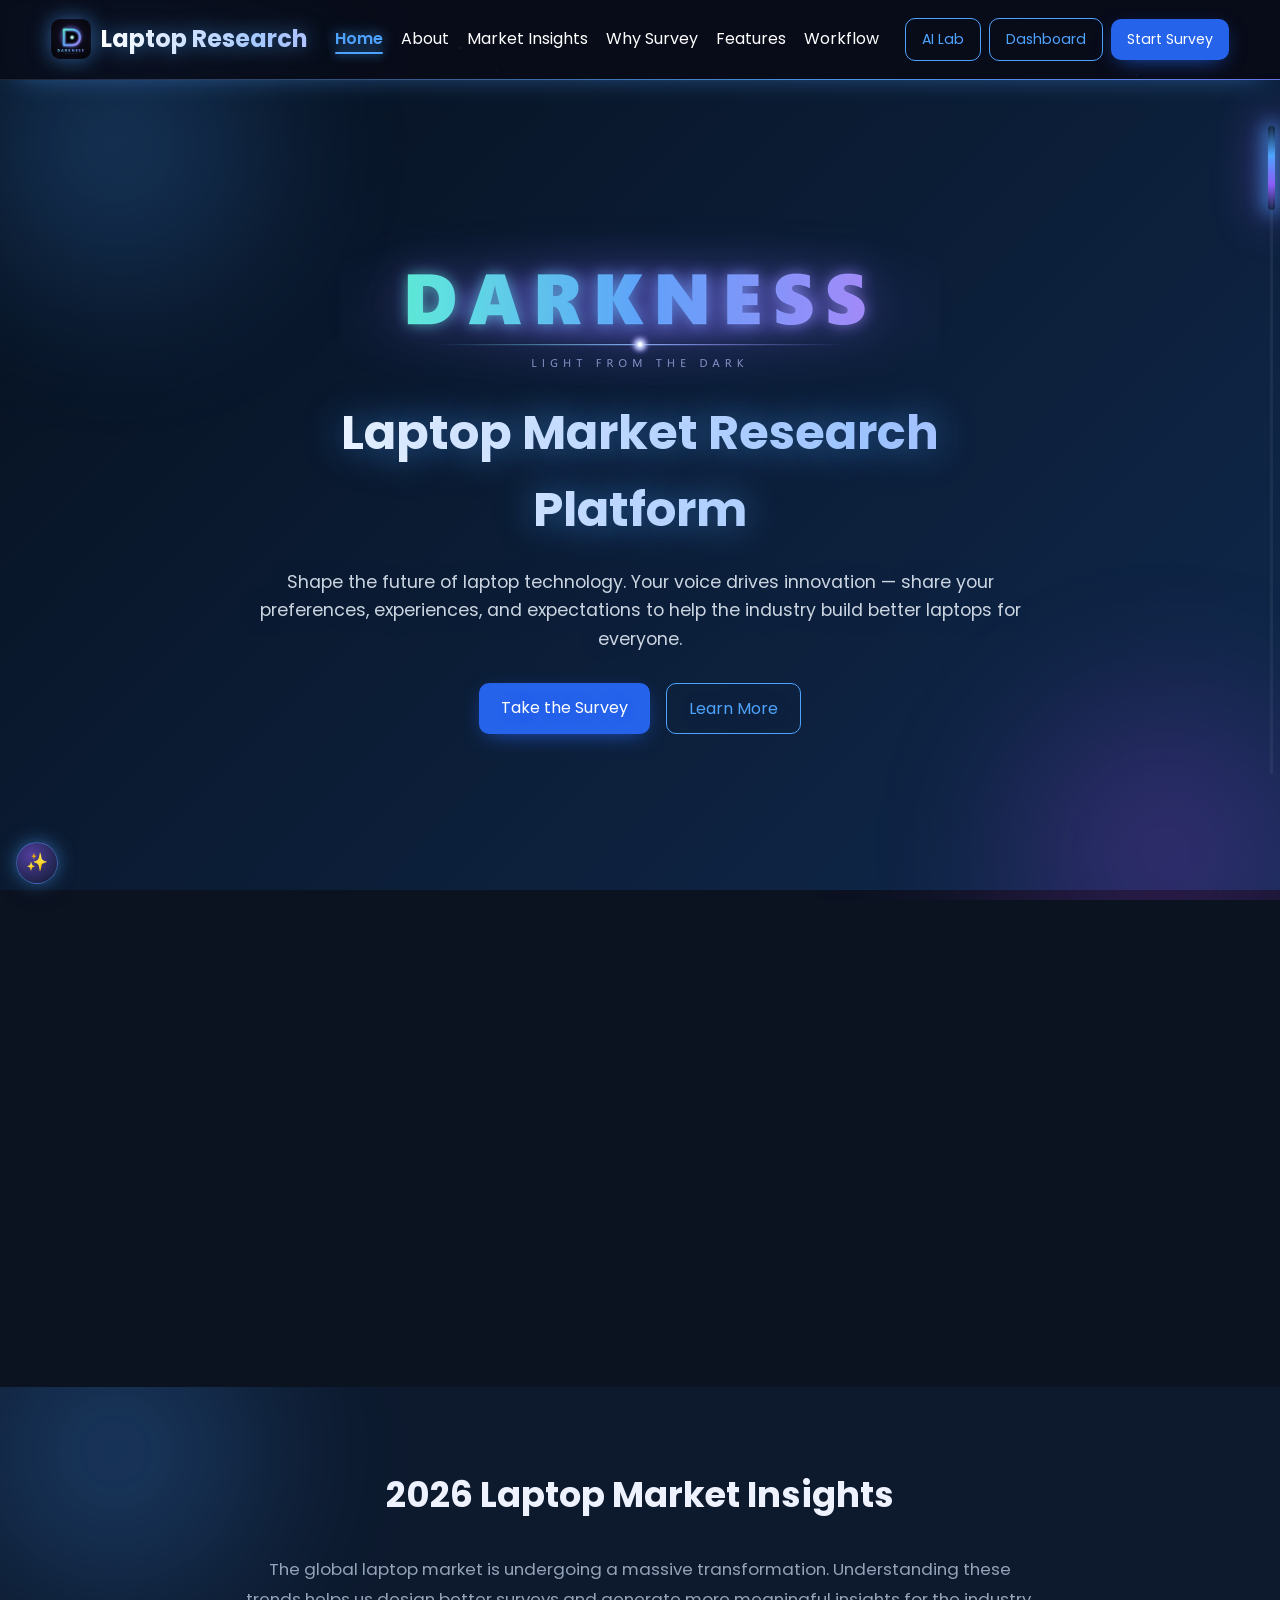
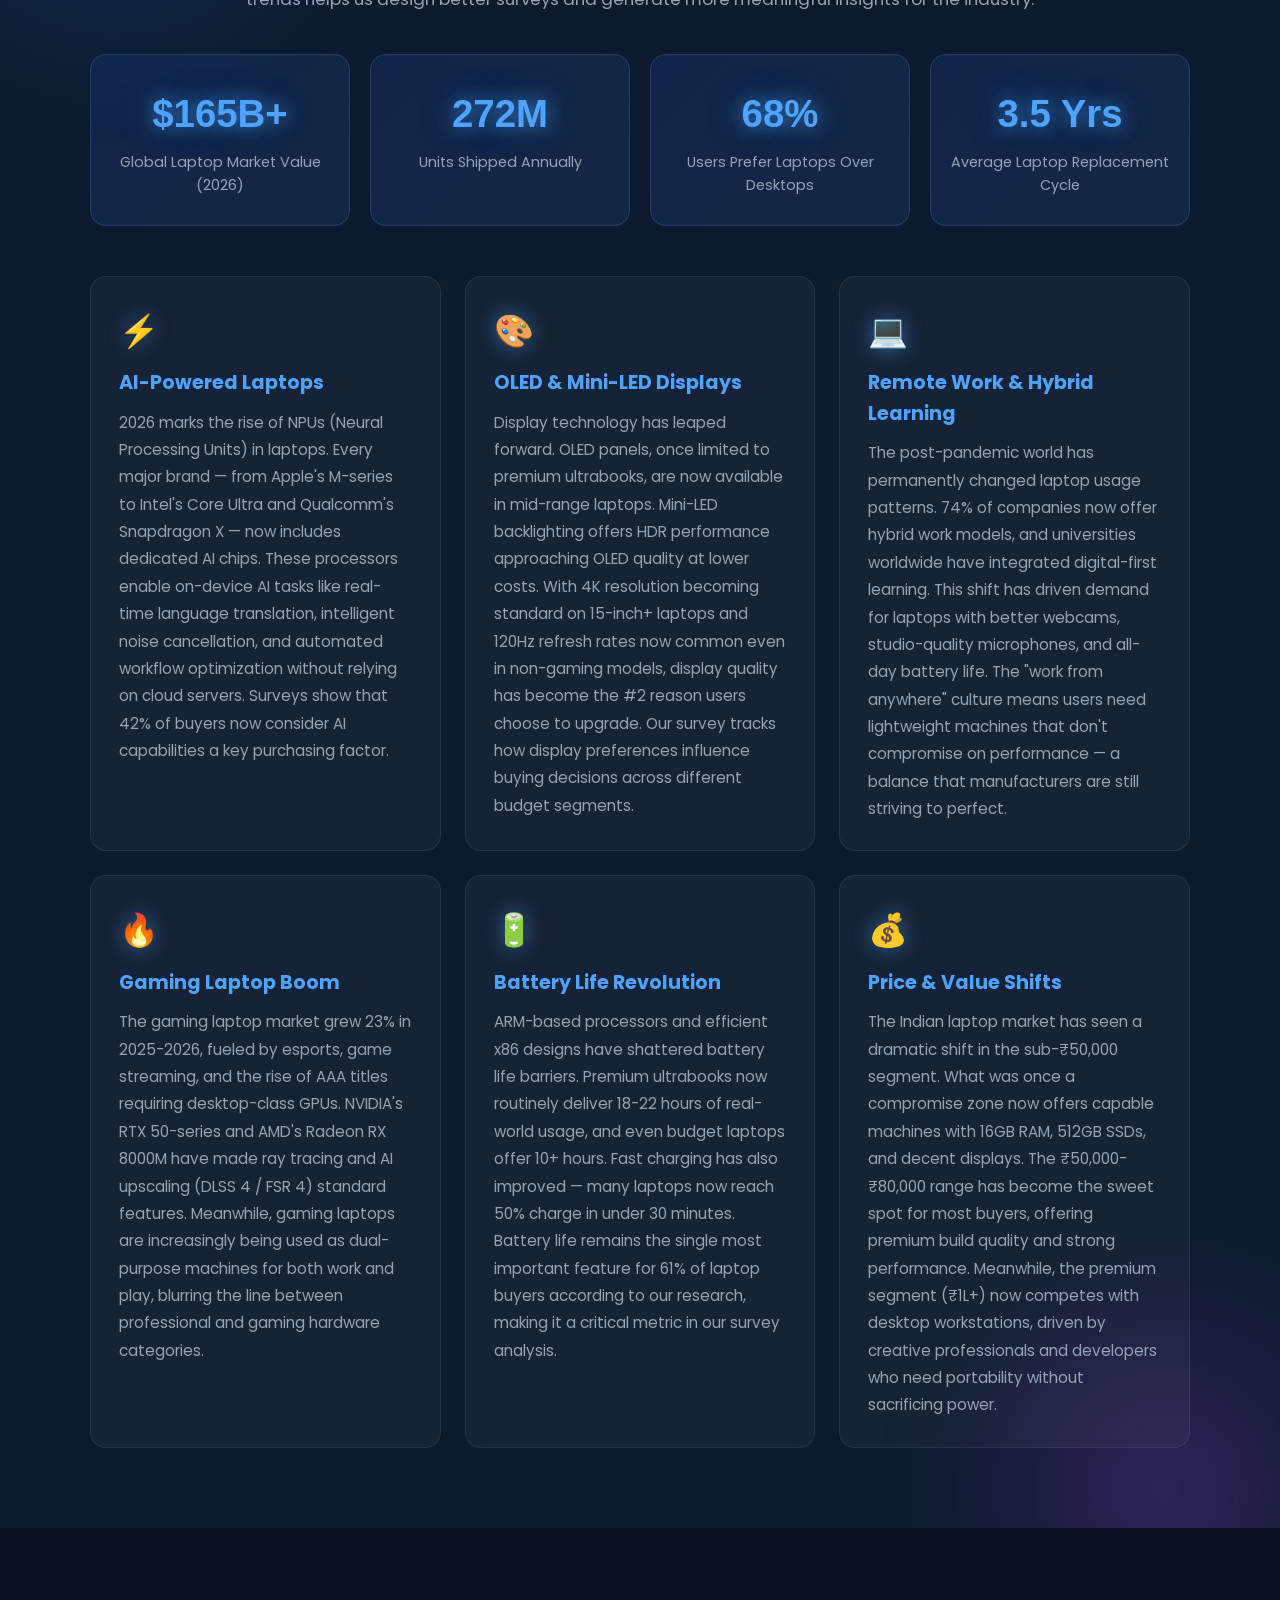
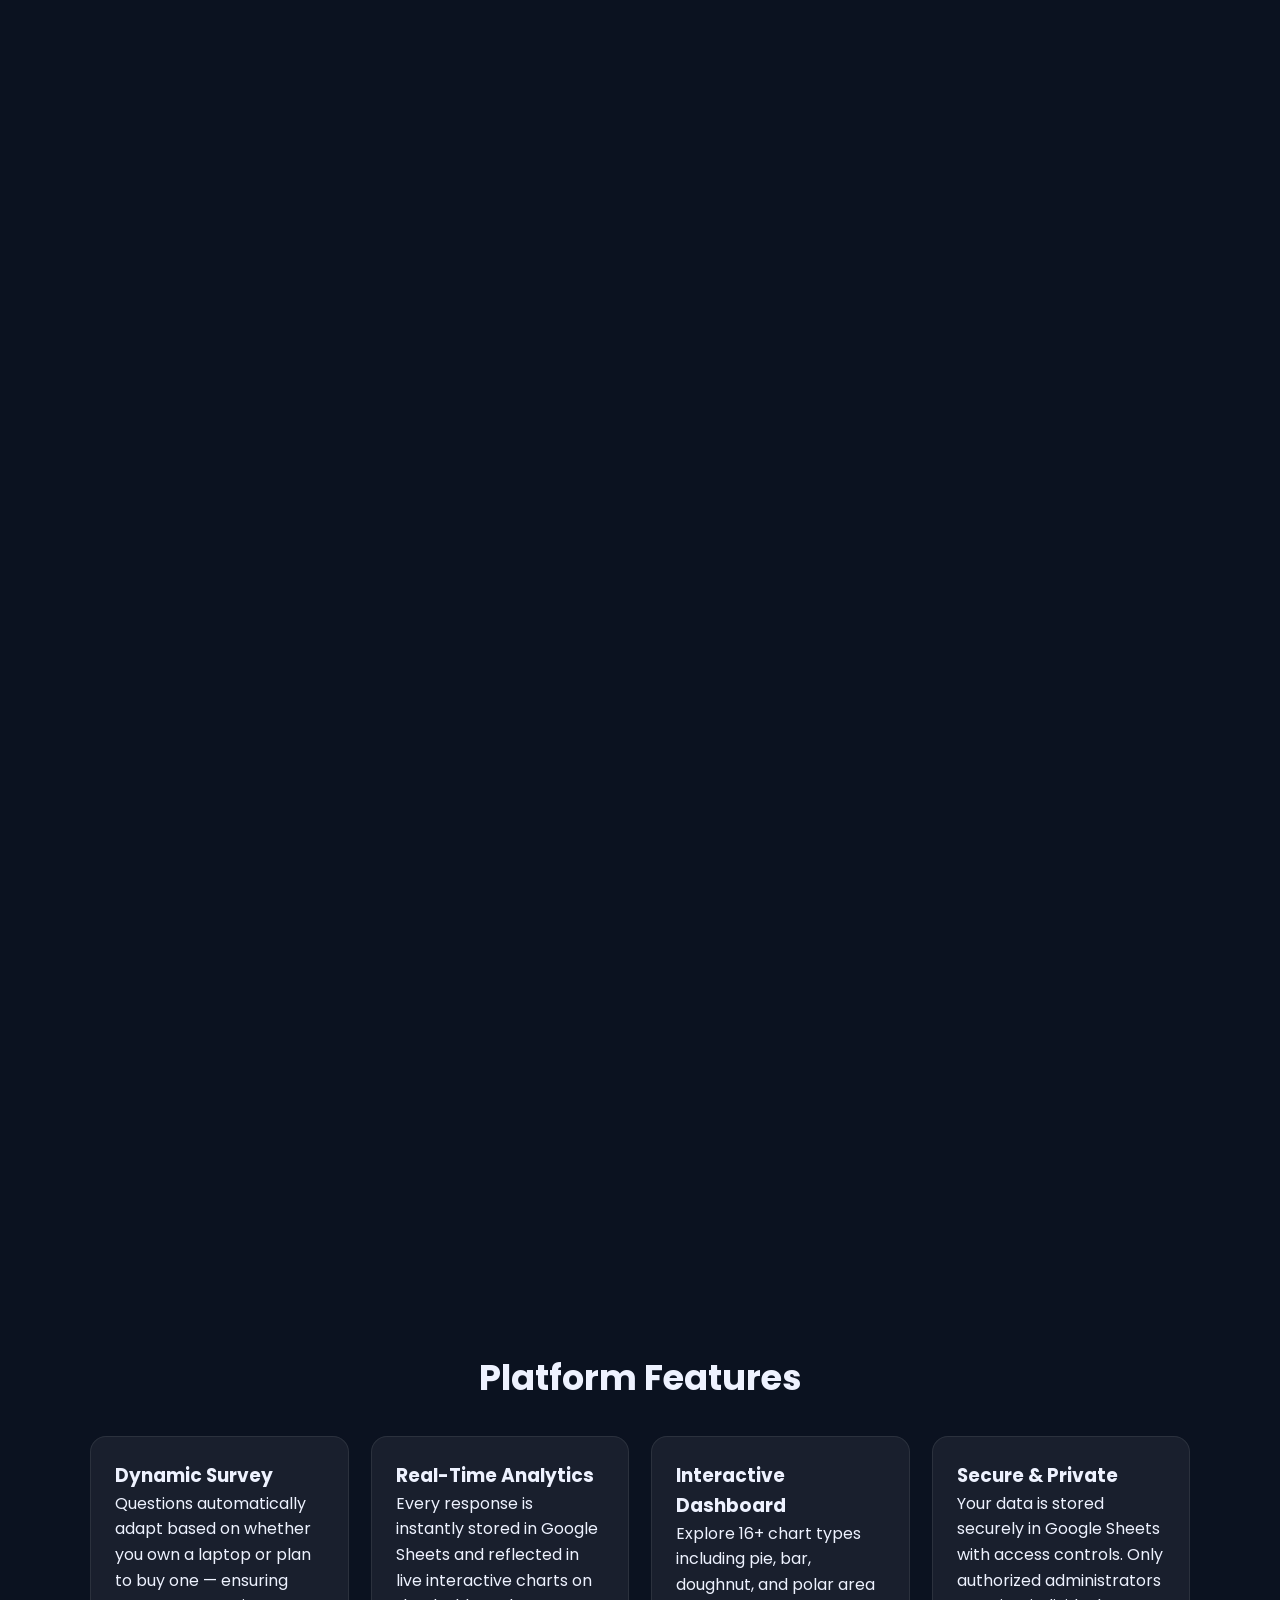
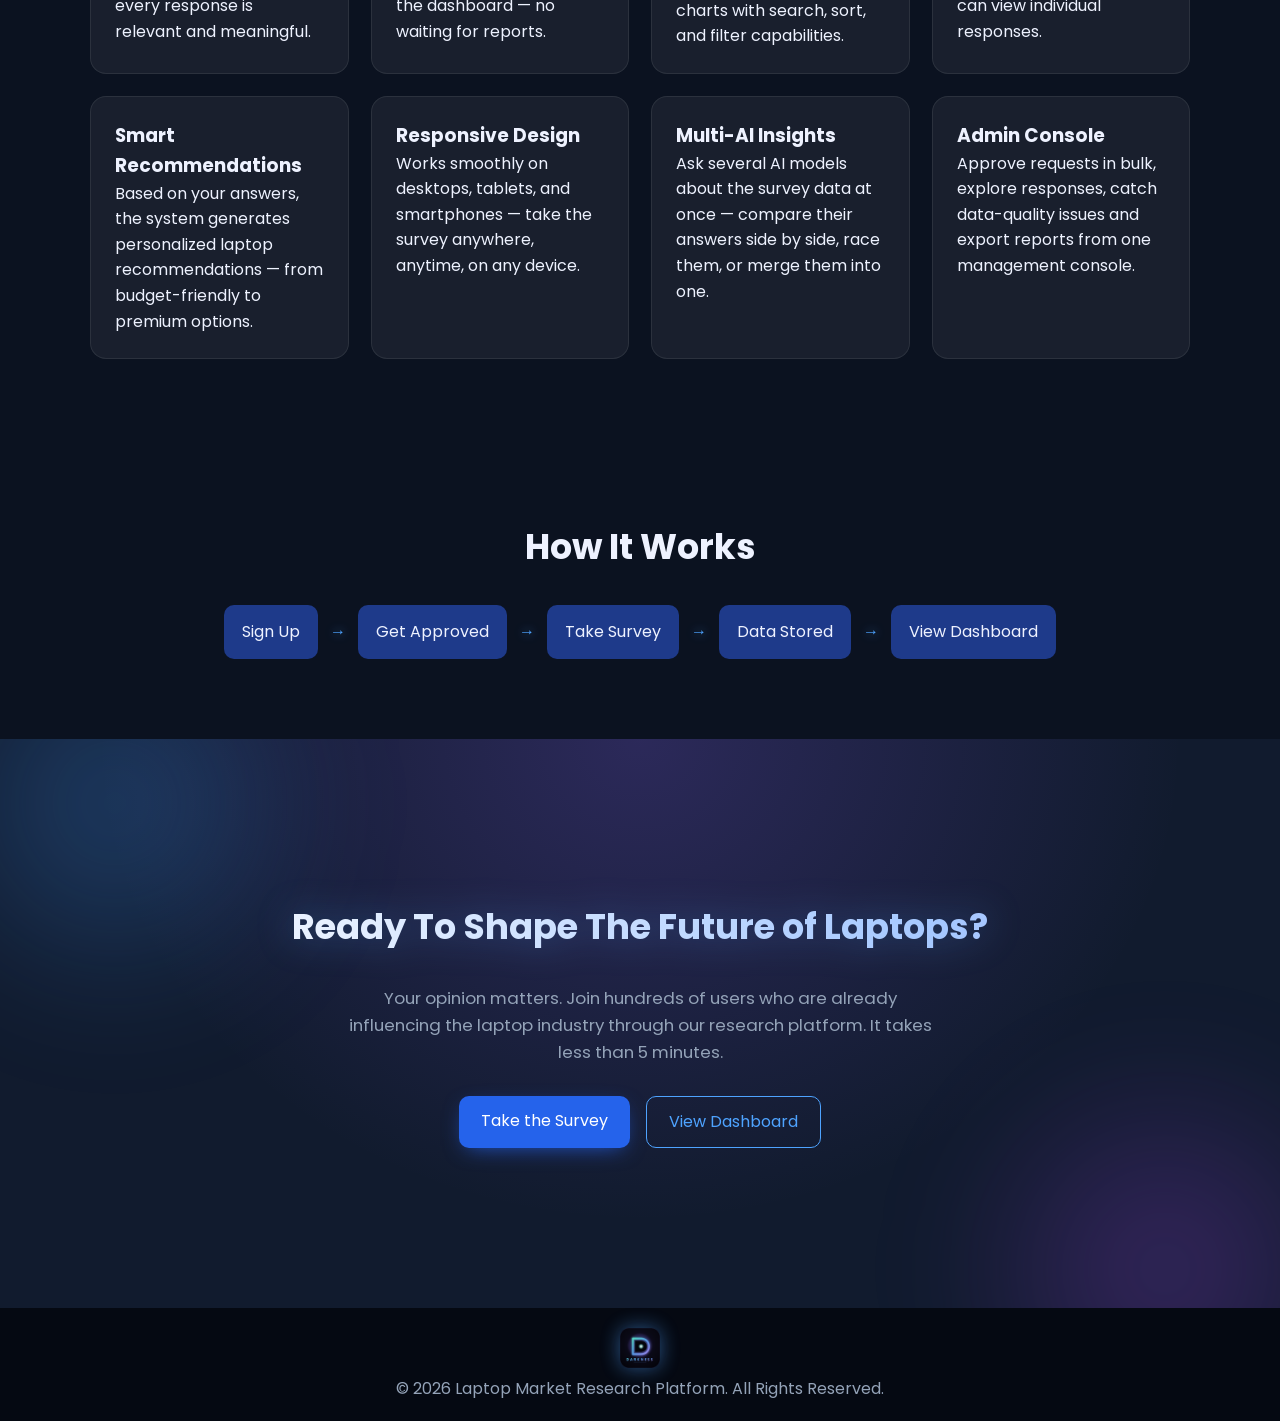
==== commit 2b85a5db: "Add Darkness branding, Clarity AI Lab, Admin Console and glow effects Branding - Use the Darkness lo" ====
--- a/index.html
+++ b/index.html
@@ -6,6 +6,19 @@
     <meta name="viewport" content="width=device-width, initial-scale=1.0">
     <title>Laptop Market Research</title>
     <link rel="stylesheet" href="css/style.css">
+    <link rel="stylesheet" href="css/effects.css">
+    <link rel="icon" type="image/png" sizes="32x32" href="assets/favicon-32.png">
+    <link rel="apple-touch-icon" href="assets/apple-touch-icon.png">
+    <meta name="theme-color" content="#08111f">
+    <meta name="description" content="Darkness - Light from the dark. Laptop market research: take the survey, explore live analytics, and ask several AIs about the data.">
+    <meta property="og:type" content="website">
+    <meta property="og:site_name" content="Darkness">
+    <meta property="og:title" content="Darkness - Laptop Market Research">
+    <meta property="og:description" content="Light from the dark. Take the survey, explore live analytics and compare AI insights.">
+    <meta property="og:image" content="https://hitmancoder6961234-coder.github.io/Darkness/assets/og-image.png">
+    <meta property="og:url" content="https://hitmancoder6961234-coder.github.io/Darkness/">
+    <meta name="twitter:card" content="summary_large_image">
+    <meta name="twitter:image" content="https://hitmancoder6961234-coder.github.io/Darkness/assets/og-image.png">
     <link rel="preconnect" href="https://fonts.googleapis.com">
     <link rel="preconnect" href="https://fonts.gstatic.com" crossorigin>
     <link href="https://fonts.googleapis.com/css2?family=Poppins:wght@300;400;500;600;700;800&display=swap" rel="stylesheet">
@@ -15,7 +28,10 @@
 
     <!-- Navigation -->
     <nav>
-        <div class="logo">Laptop Research</div>
+        <a class="brand-link" href="#home" aria-label="Darkness - Laptop Research, back to top">
+            <img class="brand-mark" src="assets/icon-96.png" alt="" width="40" height="40">
+            <span class="logo">Laptop Research</span>
+        </a>
         <ul>
             <li><a href="#home">Home</a></li>
             <li><a href="#about">About</a></li>
@@ -25,6 +41,7 @@
             <li><a href="#workflow">Workflow</a></li>
         </ul>
         <div class="nav-actions">
+            <a href="ai.html" class="btn-secondary">AI Lab</a>
             <a href="dashboard.html" class="btn-secondary">Dashboard</a>
             <a href="survey.html" class="btn">Start Survey</a>
         </div>
@@ -33,6 +50,7 @@
     <!-- Hero -->
     <section id="home" class="hero">
         <div class="hero-content">
+            <img class="brand-banner" src="assets/darkness-banner.png" alt="Darkness - Light from the dark" width="1200" height="300">
             <h1>Laptop Market Research Platform</h1>
             <p>Shape the future of laptop technology. Your voice drives innovation — share your preferences, experiences, and expectations to help the industry build better laptops for everyone.</p>
             <div class="buttons">
@@ -168,6 +186,14 @@
                     <h3>Responsive Design</h3>
                     <p>Works smoothly on desktops, tablets, and smartphones — take the survey anywhere, anytime, on any device.</p>
                 </div>
+                <div class="card">
+                    <h3>Multi-AI Insights</h3>
+                    <p>Ask several AI models about the survey data at once — compare their answers side by side, race them, or merge them into one.</p>
+                </div>
+                <div class="card">
+                    <h3>Admin Console</h3>
+                    <p>Approve requests in bulk, explore responses, catch data-quality issues and export reports from one management console.</p>
+                </div>
             </div>
         </div>
     </section>
@@ -204,10 +230,12 @@
 
     <!-- Footer -->
     <footer>
+        <img class="brand-mark brand-mark--footer" src="assets/icon-96.png" alt="Darkness" width="44" height="44">
         <p>&copy; 2026 Laptop Market Research Platform. All Rights Reserved.</p>
     </footer>
 
     <script src="js/main.js"></script>
+    <script src="js/effects.js" defer></script>
 
 </body>
 
--- a/css/effects.css
+++ b/css/effects.css
@@ -0,0 +1,309 @@
+/* ===============================
+   Darkness - Light effects
+   Everything below is opt-in via classes added by js/effects.js (fx-*).
+   Without the script the pages are unchanged. The only ungated rules are the
+   "dashboard fills" at the bottom, which style elements that had no CSS before.
+   =============================== */
+
+:root {
+    --fx-i: 1; /* glow intensity multiplier, set by the glow-level dock */
+    --fx-blue: 78, 163, 255;
+    --fx-violet: 139, 92, 246;
+    --fx-cyan: 34, 211, 238;
+    --fx-ease: cubic-bezier(0.22, 1, 0.36, 1);
+}
+
+/* ---------- ambient layer (fixed, behind everything) ---------- */
+.fx-layer { position: fixed; inset: 0; z-index: -1; overflow: hidden; pointer-events: none; }
+
+.fx-layer { --fx-h: 212; --fx-sy: 0; }
+.fx-orb { position: absolute; width: 46vmax; height: 46vmax; border-radius: 50%; filter: blur(70px); opacity: min(0.8, calc(0.5 * var(--fx-i))); pointer-events: none; will-change: transform; }
+/* hue follows the scroll position (blue at the top -> violet at the bottom); translate parallaxes with scrollY */
+/* var() fallbacks matter: section orbs live outside .fx-layer and never receive --fx-h / --fx-sy */
+.fx-orb--a { top: -18vmax; left: -12vmax; background: radial-gradient(circle, hsla(var(--fx-h, 212), 95%, 62%, 0.55), transparent 65%); animation: fx-drift-a 26s ease-in-out infinite alternate; translate: 0 calc(var(--fx-sy, 0) * -0.14px); }
+.fx-orb--b { bottom: -22vmax; right: -14vmax; background: radial-gradient(circle, hsla(calc(var(--fx-h, 212) + 62), 90%, 62%, 0.5), transparent 65%); animation: fx-drift-b 32s ease-in-out infinite alternate; translate: 0 calc(var(--fx-sy, 0) * -0.08px); }
+.fx-orb--c { top: 30%; left: 40%; width: 30vmax; height: 30vmax; background: radial-gradient(circle, hsla(calc(var(--fx-h, 212) - 22), 90%, 60%, 0.3), transparent 65%); animation: fx-drift-c 38s ease-in-out infinite alternate; translate: 0 calc(var(--fx-sy, 0) * -0.2px); }
+@keyframes fx-drift-a { to { transform: translate3d(14vmax, 10vmax, 0) scale(1.15); } }
+@keyframes fx-drift-b { to { transform: translate3d(-16vmax, -8vmax, 0) scale(1.1); } }
+@keyframes fx-drift-c { to { transform: translate3d(-18vmax, 12vmax, 0) scale(1.25); } }
+
+.fx-grid {
+    position: absolute; inset: 0; opacity: min(0.9, calc(0.5 * var(--fx-i)));
+    background-image: linear-gradient(rgba(255, 255, 255, 0.045) 1px, transparent 1px), linear-gradient(90deg, rgba(255, 255, 255, 0.045) 1px, transparent 1px);
+    background-size: 56px 56px; background-position: 0 calc(var(--fx-sy) * -0.35px);
+    -webkit-mask-image: radial-gradient(ellipse at 50% 30%, #000 10%, transparent 72%);
+    mask-image: radial-gradient(ellipse at 50% 30%, #000 10%, transparent 72%);
+}
+.fx-stars { position: absolute; inset: 0; width: 100%; height: 100%; }
+
+/* orbs inside sections that have their own opaque background */
+.fx-host { position: relative; overflow: hidden; isolation: isolate; }
+.fx-host > .fx-orb { z-index: 0; width: 38vmax; height: 38vmax; opacity: min(0.85, calc(0.55 * var(--fx-i))); filter: blur(60px); }
+.fx-host > .fx-orb--a { top: -14vmax; left: -10vmax; }
+.fx-host > .fx-orb--b { bottom: -16vmax; right: -10vmax; top: auto; left: auto; }
+.fx-host > *:not(.fx-orb) { position: relative; z-index: 1; }
+
+/* cursor halo - soft light that follows the pointer */
+.fx-halo {
+    position: fixed; top: 0; left: 0; width: 600px; height: 600px; z-index: 9998; pointer-events: none; opacity: 0;
+    background: radial-gradient(circle, rgba(var(--fx-blue), 0.10), rgba(var(--fx-violet), 0.05) 40%, transparent 68%);
+    mix-blend-mode: screen; transition: opacity 0.6s; will-change: transform;
+}
+
+/* scroll progress */
+.fx-progress {
+    position: fixed; top: 0; left: 0; right: 0; height: 3px; z-index: 9999; pointer-events: none;
+    background: linear-gradient(90deg, #4ea3ff, #8b5cf6, #22d3ee); transform-origin: 0 50%; transform: scaleX(0);
+    box-shadow: 0 0 12px rgba(var(--fx-blue), 0.9), 0 0 24px rgba(var(--fx-violet), 0.6);
+}
+
+/* ---------- spotlight cards ---------- */
+.fx-on .fx-card { position: relative; }
+.fx-on .fx-card::after {
+    content: ""; position: absolute; inset: 0; border-radius: inherit; pointer-events: none; opacity: 0; transition: opacity 0.35s var(--fx-ease);
+    background: radial-gradient(380px circle at var(--mx, 50%) var(--my, 0%), rgba(var(--fx-blue), 0.16), rgba(var(--fx-violet), 0.07) 40%, transparent 62%);
+}
+.fx-on .fx-card:hover::after { opacity: 1; }
+.fx-on .stat-card.fx-card:hover, .fx-on .chart-card.fx-card:hover, .fx-on .trend-card.fx-card:hover, .fx-on .why-card.fx-card:hover, .fx-on .card.fx-card:hover {
+    box-shadow: 0 0 0 1px rgba(var(--fx-blue), 0.35), 0 18px 48px -18px rgba(var(--fx-blue), 0.55);
+}
+.fx-on .survey-card.fx-card {
+    box-shadow: 0 0 0 1px rgba(var(--fx-blue), 0.12), 0 24px 70px -26px rgba(37, 99, 235, 0.65), 0 0 60px -30px rgba(var(--fx-violet), 0.6);
+}
+.fx-on .choice-btn.fx-card:hover { box-shadow: 0 10px 34px -10px rgba(var(--fx-blue), 0.7); }
+
+/* ---------- buttons: sheen sweep + ripple ---------- */
+.fx-on .fx-btn { position: relative; overflow: hidden; }
+.fx-on .fx-btn::before {
+    content: ""; position: absolute; top: 0; left: -80%; width: 55%; height: 100%; pointer-events: none; transform: skewX(-20deg);
+    background: linear-gradient(90deg, transparent, rgba(255, 255, 255, 0.28), transparent); transition: left 0.7s var(--fx-ease);
+}
+.fx-on .fx-btn:hover:not(:disabled)::before { left: 130%; }
+.fx-on .btn.fx-btn, .fx-on .primary.fx-btn, .fx-on .btn-primary.fx-btn, .fx-on .refresh-btn.fx-btn, .fx-on .survey-link.fx-btn {
+    box-shadow: 0 6px 22px -8px rgba(37, 99, 235, 0.9);
+}
+.fx-on .btn.fx-btn:hover, .fx-on .primary.fx-btn:hover, .fx-on .btn-primary.fx-btn:hover, .fx-on .survey-link.fx-btn:hover {
+    box-shadow: 0 10px 34px -6px rgba(var(--fx-blue), 0.95), 0 0 0 1px rgba(var(--fx-blue), 0.45);
+}
+.fx-ripple {
+    position: absolute; border-radius: 50%; pointer-events: none; background: radial-gradient(circle, rgba(255, 255, 255, 0.55), rgba(255, 255, 255, 0) 65%);
+    transform: scale(0); opacity: 0.9; animation: fx-ripple 0.7s ease-out forwards;
+}
+@keyframes fx-ripple { to { transform: scale(1); opacity: 0; } }
+
+/* ---------- text glow ---------- */
+.fx-on .fx-gradient-text {
+    background: linear-gradient(90deg, #ffffff 0%, #a5c8ff 35%, #c4b5fd 65%, #67e8f9 100%);
+    background-size: 220% 100%; -webkit-background-clip: text; background-clip: text; color: transparent; -webkit-text-fill-color: transparent;
+    animation: fx-flow 9s ease-in-out infinite alternate; filter: drop-shadow(0 0 18px rgba(var(--fx-blue), 0.35));
+}
+.fx-on .logo.fx-gradient-text { filter: drop-shadow(0 0 10px rgba(var(--fx-blue), 0.55)); }
+@keyframes fx-flow { to { background-position: 100% 0; } }
+
+.fx-on .stat-number.fx-glow-num { text-shadow: 0 0 18px rgba(var(--fx-blue), 0.65), 0 0 40px rgba(var(--fx-blue), 0.3); }
+.fx-on .why-number.fx-glow-num { text-shadow: 0 0 24px rgba(var(--fx-blue), 0.4); }
+
+/* ---------- scroll reveal ---------- */
+.fx-on .fx-reveal:not(.fx-in) { opacity: 0; transform: translateY(18px); }
+.fx-on .fx-reveal { transition: opacity 0.7s var(--fx-ease), transform 0.7s var(--fx-ease), border-color 0.3s, box-shadow 0.35s, background 0.3s; }
+.fx-on .fx-reveal.fx-in { opacity: 1; transform: none; }
+.fx-on .stats-grid .fx-reveal:nth-child(2), .fx-on .cards .fx-reveal:nth-child(2) { transition-delay: 0.06s; }
+.fx-on .stats-grid .fx-reveal:nth-child(3), .fx-on .cards .fx-reveal:nth-child(3) { transition-delay: 0.12s; }
+.fx-on .stats-grid .fx-reveal:nth-child(4), .fx-on .cards .fx-reveal:nth-child(4) { transition-delay: 0.18s; }
+.fx-on .stats-grid .fx-reveal:nth-child(5), .fx-on .cards .fx-reveal:nth-child(5) { transition-delay: 0.24s; }
+.fx-on .stats-grid .fx-reveal:nth-child(6), .fx-on .cards .fx-reveal:nth-child(6) { transition-delay: 0.30s; }
+.fx-on .stats-grid .fx-reveal:nth-child(7) { transition-delay: 0.36s; }
+
+/* ---------- landing page ---------- */
+.fx-on nav { box-shadow: 0 8px 30px -18px rgba(var(--fx-blue), 0.8); }
+.fx-on nav::after {
+    content: ""; position: absolute; left: 0; right: 0; bottom: -1px; height: 1px; pointer-events: none;
+    background: linear-gradient(90deg, transparent, rgba(var(--fx-blue), 0.9), rgba(var(--fx-violet), 0.9), transparent); background-size: 200% 100%; animation: fx-flow 6s linear infinite alternate;
+}
+.fx-on nav ul li a { position: relative; transition: color 0.25s, text-shadow 0.25s; }
+.fx-on nav ul li a::after { content: ""; position: absolute; left: 0; right: 0; bottom: -4px; height: 2px; border-radius: 2px; background: #4ea3ff; box-shadow: 0 0 10px #4ea3ff; transform: scaleX(0); transition: transform 0.3s var(--fx-ease); }
+.fx-on nav ul li a:hover::after, .fx-on nav ul li a.active::after { transform: scaleX(1); }
+.fx-on nav ul li a:hover, .fx-on nav ul li a.active { text-shadow: 0 0 14px rgba(var(--fx-blue), 0.8); }
+.fx-on .trend-icon { display: inline-block; animation: fx-bob 4.5s ease-in-out infinite; filter: drop-shadow(0 0 10px rgba(var(--fx-blue), 0.5)); }
+@keyframes fx-bob { 0%, 100% { transform: translateY(0); } 50% { transform: translateY(-5px); } }
+.fx-on .flow div { animation: fx-flow-glow 5s ease-in-out infinite; }
+.fx-on .flow div:nth-of-type(2) { animation-delay: 0.7s; }
+.fx-on .flow div:nth-of-type(3) { animation-delay: 1.4s; }
+.fx-on .flow div:nth-of-type(4) { animation-delay: 2.1s; }
+.fx-on .flow div:nth-of-type(5) { animation-delay: 2.8s; }
+@keyframes fx-flow-glow { 0%, 100% { box-shadow: 0 0 0 rgba(var(--fx-blue), 0); } 40% { box-shadow: 0 0 22px rgba(var(--fx-blue), 0.75), inset 0 0 12px rgba(var(--fx-blue), 0.25); } }
+.fx-on .flow span { color: #4ea3ff; text-shadow: 0 0 10px rgba(var(--fx-blue), 0.9); }
+.fx-on .hero-content { text-shadow: 0 0 40px rgba(var(--fx-blue), 0.25); }
+.fx-on .cta { background-image: radial-gradient(ellipse at 50% 0%, rgba(var(--fx-violet), 0.22), transparent 60%); }
+
+/* ---------- forms / survey ---------- */
+.fx-on input:focus, .fx-on textarea:focus, .fx-on select:focus {
+    border-color: #4ea3ff; box-shadow: 0 0 0 3px rgba(var(--fx-blue), 0.2), 0 0 24px -4px rgba(var(--fx-blue), 0.55);
+}
+.fx-on .survey-card .option:hover { box-shadow: 0 0 20px -6px rgba(var(--fx-blue), 0.7); }
+.fx-on .survey-card .option.selected { box-shadow: 0 0 0 1px rgba(var(--fx-blue), 0.55), 0 0 26px -6px rgba(var(--fx-blue), 0.9); }
+.fx-on .progress-bar { box-shadow: 0 0 16px rgba(var(--fx-blue), 0.9); position: relative; overflow: hidden; }
+.fx-on .progress-bar::after { content: ""; position: absolute; inset: 0; background: linear-gradient(90deg, transparent, rgba(255, 255, 255, 0.45), transparent); transform: translateX(-100%); animation: fx-sweep 2.2s ease-in-out infinite; }
+@keyframes fx-sweep { to { transform: translateX(100%); } }
+.fx-on #thankYou h1 { text-shadow: 0 0 28px rgba(74, 222, 128, 0.7); }
+.fx-on .status-success { box-shadow: 0 0 24px -8px rgba(46, 204, 113, 0.7); }
+.fx-on .status-error { box-shadow: 0 0 24px -8px rgba(239, 68, 68, 0.7); }
+.fx-on .status-warning { box-shadow: 0 0 24px -8px rgba(245, 158, 11, 0.7); }
+
+/* ---------- dashboard ---------- */
+.fx-on .section-title::before { box-shadow: 0 0 14px #4ea3ff, 0 0 28px rgba(var(--fx-blue), 0.6); animation: fx-bar 3.2s ease-in-out infinite; }
+@keyframes fx-bar { 0%, 100% { width: 60px; } 50% { width: 120px; } }
+.fx-on .spinner { box-shadow: 0 0 22px rgba(var(--fx-blue), 0.7); }
+.fx-on .loading-message p { text-shadow: 0 0 14px rgba(var(--fx-blue), 0.7); }
+.fx-on .stat-icon { box-shadow: 0 0 22px -4px currentColor; }
+.fx-on .data-table tbody tr { transition: background 0.2s, box-shadow 0.2s; }
+.fx-on .data-table tbody tr:hover { box-shadow: inset 3px 0 0 #4ea3ff; }
+.fx-on .toggle-switch input:checked + .toggle-slider { box-shadow: 0 0 14px rgba(37, 99, 235, 0.9); }
+.fx-on .last-updated { text-shadow: 0 0 10px rgba(var(--fx-blue), 0.35); }
+
+/* ---------- breathing / quiz pages ---------- */
+.fx-on .circle { box-shadow: 0 0 34px rgba(26, 188, 156, 0.4), inset 0 0 30px rgba(26, 188, 156, 0.15); animation: fx-breathe 4s ease-in-out infinite; }
+@keyframes fx-breathe { 0%, 100% { box-shadow: 0 0 22px rgba(26, 188, 156, 0.3), inset 0 0 18px rgba(26, 188, 156, 0.1); } 50% { box-shadow: 0 0 56px rgba(26, 188, 156, 0.65), inset 0 0 38px rgba(26, 188, 156, 0.25); } }
+.fx-on svg .progress { filter: drop-shadow(0 0 8px #1abc9c) drop-shadow(0 0 18px rgba(26, 188, 156, 0.7)); }
+.fx-on .circleText { text-shadow: 0 0 22px rgba(26, 188, 156, 0.8); }
+.fx-on .timer { text-shadow: 0 0 20px rgba(26, 188, 156, 0.55); }
+.fx-on .screen { box-shadow: 0 0 40px gold, 0 0 90px -10px rgba(255, 215, 0, 0.35); }
+.fx-on .screen .option:not(.correct):not(.wrong):hover { box-shadow: 0 0 22px rgba(245, 197, 66, 0.7); }
+.fx-on .screen h1 { text-shadow: 0 0 24px rgba(255, 215, 0, 0.6); }
+.fx-confetti { position: fixed; inset: 0; width: 100vw; height: 100vh; pointer-events: none; z-index: 10000; }
+
+/* ---------- scrollbars + selection ---------- */
+.fx-on ::selection { background: rgba(var(--fx-violet), 0.45); color: #fff; }
+.fx-on { scrollbar-color: rgba(var(--fx-blue), 0.55) rgba(255, 255, 255, 0.04); }
+.fx-on ::-webkit-scrollbar { width: 10px; height: 10px; }
+.fx-on ::-webkit-scrollbar-track { background: rgba(255, 255, 255, 0.03); }
+.fx-on ::-webkit-scrollbar-thumb { background: linear-gradient(180deg, rgba(var(--fx-blue), 0.7), rgba(var(--fx-violet), 0.7)); border-radius: 10px; border: 2px solid transparent; background-clip: padding-box; }
+.fx-on ::-webkit-scrollbar-thumb:hover { background-clip: border-box; box-shadow: 0 0 10px rgba(var(--fx-blue), 0.8); }
+
+/* page fade-in */
+.fx-on body { animation: fx-page-in 0.6s ease both; }
+@keyframes fx-page-in { from { opacity: 0; } to { opacity: 1; } }
+
+/* ---------- dashboard fills (UNGATED) ----------
+   dashboard.html uses .progress-* and .status-badge elements that dashboard.css never styled,
+   so the request-status bars were invisible. These rules give them a (glowing) look. */
+.progress-section { background: rgba(255, 255, 255, 0.08); border: 1px solid rgba(255, 255, 255, 0.12); border-radius: 16px; padding: 22px 24px 8px; margin-bottom: 36px; }
+.progress-bar-item { margin-bottom: 16px; }
+.progress-label { display: flex; justify-content: space-between; font-size: 0.85rem; color: #cbd5e1; margin-bottom: 7px; }
+.progress-track { height: 10px; border-radius: 10px; background: rgba(255, 255, 255, 0.08); overflow: hidden; }
+.progress-fill { height: 100%; border-radius: 10px; transition: width 0.9s cubic-bezier(0.22, 1, 0.36, 1); }
+.progress-fill.green { background: linear-gradient(90deg, #16a34a, #4ade80); box-shadow: 0 0 14px rgba(74, 222, 128, 0.65); }
+.progress-fill.yellow { background: linear-gradient(90deg, #d97706, #fbbf24); box-shadow: 0 0 14px rgba(251, 191, 36, 0.6); }
+.progress-fill.red { background: linear-gradient(90deg, #dc2626, #f87171); box-shadow: 0 0 14px rgba(248, 113, 113, 0.65); }
+.status-badge { display: inline-block; padding: 3px 11px; border-radius: 999px; font-size: 0.74rem; font-weight: 600; border: 1px solid transparent; }
+.status-approved { color: #4ade80; background: rgba(22, 163, 74, 0.16); border-color: rgba(74, 222, 128, 0.35); }
+.status-pending { color: #fbbf24; background: rgba(245, 158, 11, 0.16); border-color: rgba(251, 191, 36, 0.35); }
+.status-rejected { color: #f87171; background: rgba(239, 68, 68, 0.16); border-color: rgba(248, 113, 113, 0.35); }
+
+/* ---------- scroll-driven glow ---------- */
+/* glowing comet that travels the right-hand rail as you scroll */
+.fx-rail { position: fixed; right: 7px; top: 14%; bottom: 14%; width: 3px; border-radius: 3px; z-index: 9997; pointer-events: none; background: rgba(255, 255, 255, 0.06); --fx-p: 0; opacity: min(1, var(--fx-i)); }
+.fx-rail::after {
+    content: ""; position: absolute; left: -2px; right: -2px; height: 84px; border-radius: 6px; top: calc(var(--fx-p) * (100% - 84px));
+    background: linear-gradient(180deg, transparent, rgba(var(--fx-blue), 1) 35%, rgba(var(--fx-violet), 1) 70%, transparent);
+    box-shadow: 0 0 18px 4px rgba(var(--fx-blue), 0.7), 0 0 44px 10px rgba(var(--fx-violet), 0.4);
+}
+
+/* cards light up (neon border + soft halo) as they cross the middle of the screen */
+.fx-on .fx-lit { --lit: 0; --litp: 0; }
+.fx-on .fx-lit::before {
+    content: ""; position: absolute; inset: -1px; border-radius: inherit; padding: 1.5px; pointer-events: none; z-index: 1;
+    opacity: calc(var(--lit) * 0.95 * min(1.3, var(--fx-i)));
+    background: linear-gradient(135deg, rgba(var(--fx-blue), 1), rgba(var(--fx-violet), 1) 55%, rgba(var(--fx-cyan), 1));
+    background-size: 220% 220%; background-position: calc(var(--litp) * 100%) calc(var(--lit) * 100%);
+    -webkit-mask: linear-gradient(#000 0 0) content-box, linear-gradient(#000 0 0); -webkit-mask-composite: xor;
+    mask: linear-gradient(#000 0 0) content-box exclude, linear-gradient(#000 0 0);
+}
+.fx-on .fx-lit { box-shadow: 0 0 calc(var(--lit) * 30px * var(--fx-i)) calc(var(--lit) * -6px) rgba(var(--fx-blue), calc(var(--lit) * 0.55)); }
+
+/* ---------- click glow ---------- */
+.fx-burst { position: fixed; width: 0; height: 0; pointer-events: none; z-index: 10001; }
+.fx-burst__flash { position: absolute; left: -60px; top: -60px; width: 120px; height: 120px; border-radius: 50%; background: radial-gradient(circle, rgba(255, 255, 255, 0.55), rgba(var(--fx-blue), 0.45) 35%, transparent 70%); animation: fx-flash 0.55s ease-out forwards; }
+.fx-burst__ring { position: absolute; left: -9px; top: -9px; width: 18px; height: 18px; border-radius: 50%; border: 2px solid rgba(var(--fx-blue), 0.95); box-shadow: 0 0 14px rgba(var(--fx-blue), 0.9), inset 0 0 10px rgba(var(--fx-blue), 0.6); animation: fx-ring 0.7s cubic-bezier(0.2, 0.7, 0.3, 1) forwards; }
+.fx-burst__ring--2 { border-color: rgba(var(--fx-violet), 0.9); box-shadow: 0 0 14px rgba(var(--fx-violet), 0.9); animation-delay: 0.08s; }
+.fx-burst__spark { position: absolute; left: -2px; top: -2px; width: 4px; height: 4px; border-radius: 50%; background: #fff; box-shadow: 0 0 8px 2px rgba(var(--fx-cyan), 0.95); animation: fx-spark 0.65s ease-out var(--sd, 0s) forwards; }
+@keyframes fx-flash { from { transform: scale(0.3); opacity: 1; } to { transform: scale(1.6); opacity: 0; } }
+@keyframes fx-ring { from { transform: scale(0.4); opacity: 1; } to { transform: scale(6.5); opacity: 0; } }
+@keyframes fx-spark { from { transform: translate(0, 0) scale(1); opacity: 1; } to { transform: translate(var(--dx), var(--dy)) scale(0); opacity: 0; } }
+.fx-on .fx-pulse { animation: fx-btnpulse 0.7s ease-out; }
+@keyframes fx-btnpulse {
+    0% { box-shadow: 0 0 0 0 rgba(var(--fx-blue), 0.95), 0 0 26px 4px rgba(var(--fx-blue), 0.9); filter: brightness(1.45); }
+    100% { box-shadow: 0 0 0 20px rgba(var(--fx-blue), 0), 0 0 0 0 rgba(var(--fx-blue), 0); filter: brightness(1); }
+}
+.fx-on .fx-btn:active:not(:disabled) { transform: translateY(0) scale(0.97); }
+
+/* ---------- glow-level dock ---------- */
+.fx-dock { position: fixed; left: 16px; bottom: 16px; z-index: 9996; }
+body:has(.composer-wrap) .fx-dock { bottom: 112px; }
+/* the dock lives on pages with their own global button{...} rules (quiz, breathing): reset everything they could leak in */
+.fx-dock .fx-dock__btn, .fx-dock .fx-level { margin: 0; min-width: 0; text-transform: none; letter-spacing: normal; font-family: Poppins, sans-serif; }
+.fx-dock .fx-dock__btn { padding: 0; width: 42px; height: 42px; display: grid; place-items: center; font-weight: 400; }
+.fx-dock .fx-level { width: auto; box-shadow: none; transform: none; font-weight: 500; font-size: 0.72rem; }
+.fx-dock .fx-level:hover { background: rgba(255, 255, 255, 0.1); color: #fff; }
+.fx-dock .fx-level[aria-checked="true"]:hover { background: linear-gradient(135deg, #7c3aed, #2563eb); }
+.fx-dock__btn {
+    width: 42px; height: 42px; border-radius: 50%; border: 1px solid rgba(var(--fx-blue), 0.45); cursor: pointer; font-size: 1.1rem; line-height: 1; color: #fff;
+    background: radial-gradient(circle at 35% 30%, rgba(var(--fx-violet), 0.55), rgba(15, 26, 46, 0.95)); box-shadow: 0 0 18px rgba(var(--fx-blue), 0.55), 0 8px 24px -8px rgba(0, 0, 0, 0.8);
+    transition: transform 0.25s var(--fx-ease), box-shadow 0.25s;
+}
+.fx-dock .fx-dock__btn:hover { transform: scale(1.08) rotate(12deg); box-shadow: 0 0 26px rgba(var(--fx-blue), 0.85), 0 8px 24px -8px rgba(0, 0, 0, 0.8); background: radial-gradient(circle at 35% 30%, rgba(var(--fx-violet), 0.75), rgba(15, 26, 46, 0.95)); }
+.fx-dock__panel { position: absolute; left: 0; bottom: 52px; padding: 12px 14px; border-radius: 14px; width: 232px; background: rgba(12, 20, 38, 0.96); border: 1px solid rgba(255, 255, 255, 0.14); box-shadow: 0 20px 50px -16px rgba(0, 0, 0, 0.85), 0 0 36px -12px rgba(var(--fx-violet), 0.7); backdrop-filter: blur(10px); -webkit-backdrop-filter: blur(10px); animation: fx-page-in 0.2s ease both; }
+.fx-dock__panel[hidden] { display: none; }
+.fx-dock__title { display: block; font: 600 0.78rem/1.2 Poppins, sans-serif; color: #94a3b8; margin-bottom: 8px; }
+.fx-dock__opts { display: grid; grid-template-columns: repeat(4, 1fr); gap: 4px; padding: 3px; border-radius: 11px; background: rgba(0, 0, 0, 0.3); }
+.fx-level { padding: 6px 2px; border: none; border-radius: 8px; background: transparent; color: #94a3b8; font: 500 0.72rem/1.2 Poppins, sans-serif; cursor: pointer; transition: all 0.2s; }
+.fx-level[aria-checked="true"] { background: linear-gradient(135deg, #7c3aed, #2563eb); color: #fff; box-shadow: 0 0 14px rgba(var(--fx-violet), 0.8); }
+.fx-dock :focus-visible { outline: 2px solid #4ea3ff; outline-offset: 2px; }
+
+/* ---------- glow levels (set on <html data-fx-level>) ---------- */
+html[data-fx-level="1"] { --fx-i: 0.55; }
+html[data-fx-level="2"] { --fx-i: 1; }
+html[data-fx-level="3"] { --fx-i: 1.55; }
+html[data-fx-level="3"] .fx-halo { background: radial-gradient(circle, rgba(var(--fx-blue), 0.17), rgba(var(--fx-violet), 0.09) 40%, transparent 68%); }
+html[data-fx-level="3"] .fx-on .fx-card::after, html[data-fx-level="3"].fx-on .fx-card::after { background: radial-gradient(420px circle at var(--mx, 50%) var(--my, 0%), rgba(var(--fx-blue), 0.26), rgba(var(--fx-violet), 0.12) 40%, transparent 64%); }
+html[data-fx-level="0"] .fx-layer, html[data-fx-level="0"] .fx-halo, html[data-fx-level="0"] .fx-rail, html[data-fx-level="0"] .fx-progress,
+html[data-fx-level="0"] .fx-burst, html[data-fx-level="0"] .fx-orb, html[data-fx-level="0"] .fx-ripple { display: none !important; }
+html[data-fx-level="0"].fx-on .fx-lit { box-shadow: none; }
+html[data-fx-level="0"].fx-on .fx-lit::before, html[data-fx-level="0"].fx-on .fx-card::after { display: none; }
+html[data-fx-level="0"].fx-on .fx-reveal:not(.fx-in) { opacity: 1; transform: none; }
+
+/* ---------- reduced motion / touch ---------- */
+@media (max-width: 768px) { .fx-rail { display: none; } .fx-dock { left: 10px; bottom: 10px; } body:has(.composer-wrap) .fx-dock { bottom: 188px; } }
+@media (prefers-reduced-motion: reduce) {
+    .fx-burst, .fx-rail::after { display: none; }
+    .fx-orb { translate: none; }
+}
+@media (prefers-reduced-motion: reduce) {
+    .fx-orb, .fx-on nav::after, .fx-on .trend-icon, .fx-on .flow div, .fx-on .circle, .fx-on .section-title::before,
+    .fx-on .progress-bar::after, .fx-on .fx-gradient-text, .fx-on body { animation: none !important; }
+    .fx-on .fx-reveal:not(.fx-in) { opacity: 1; transform: none; }
+    .fx-ripple, .fx-halo, .fx-stars { display: none; }
+}
+@media (pointer: coarse) { .fx-halo { display: none; } }
+@media (max-width: 768px) { .fx-grid { background-size: 40px 40px; } .fx-orb { filter: blur(50px); } }
+
+/* ---------- brand (logo + banner) ---------- */
+.brand-link { display: inline-flex; align-items: center; gap: 10px; text-decoration: none; }
+/* the logo makes the landing nav wider: keep items on one line, tighten spacing, wrap whole groups on narrow screens */
+nav { flex-wrap: wrap; row-gap: 10px; column-gap: 18px; padding-left: 4%; padding-right: 4%; z-index: 50; /* sections with a transform otherwise paint over the sticky nav */ }
+nav ul { gap: 18px; }
+nav .brand-link, nav .logo, nav ul li a, .nav-actions a { white-space: nowrap; }
+.nav-actions { gap: 8px; }
+.nav-actions .btn, .nav-actions .btn-secondary { padding: 9px 16px; font-size: 0.88rem; }
+@media (max-width: 1180px) { nav { justify-content: center; } }
+.brand-mark { display: inline-block; width: 40px; height: 40px; vertical-align: middle; flex: none; filter: drop-shadow(0 0 10px rgba(78, 163, 255, 0.55)); transition: transform 0.35s var(--fx-ease), filter 0.35s; }
+.brand-link:hover .brand-mark, .brand-mark:hover { transform: scale(1.08) rotate(-4deg); filter: drop-shadow(0 0 16px rgba(139, 92, 246, 0.95)); }
+.brand-mark--inline { width: 1.15em; height: 1.15em; margin-right: 0.4em; vertical-align: -0.2em; }
+.brand-mark--footer { display: block; margin: 0 auto 8px; opacity: 0.9; }
+.brand-banner {
+    display: block; width: min(600px, 90%); height: auto; margin: 0 auto 10px; pointer-events: none; user-select: none;
+    filter: drop-shadow(0 0 22px rgba(124, 108, 240, 0.35)); animation: fx-brand-breathe 6s ease-in-out infinite;
+}
+.brand-banner--small { width: min(380px, 80%); margin-bottom: 0; }
+@keyframes fx-brand-breathe { 0%, 100% { filter: drop-shadow(0 0 14px rgba(124, 108, 240, 0.25)); } 50% { filter: drop-shadow(0 0 30px rgba(94, 234, 212, 0.45)); } }
+@media (prefers-reduced-motion: reduce) { .brand-banner { animation: none; } .brand-mark { transition: none; } }
